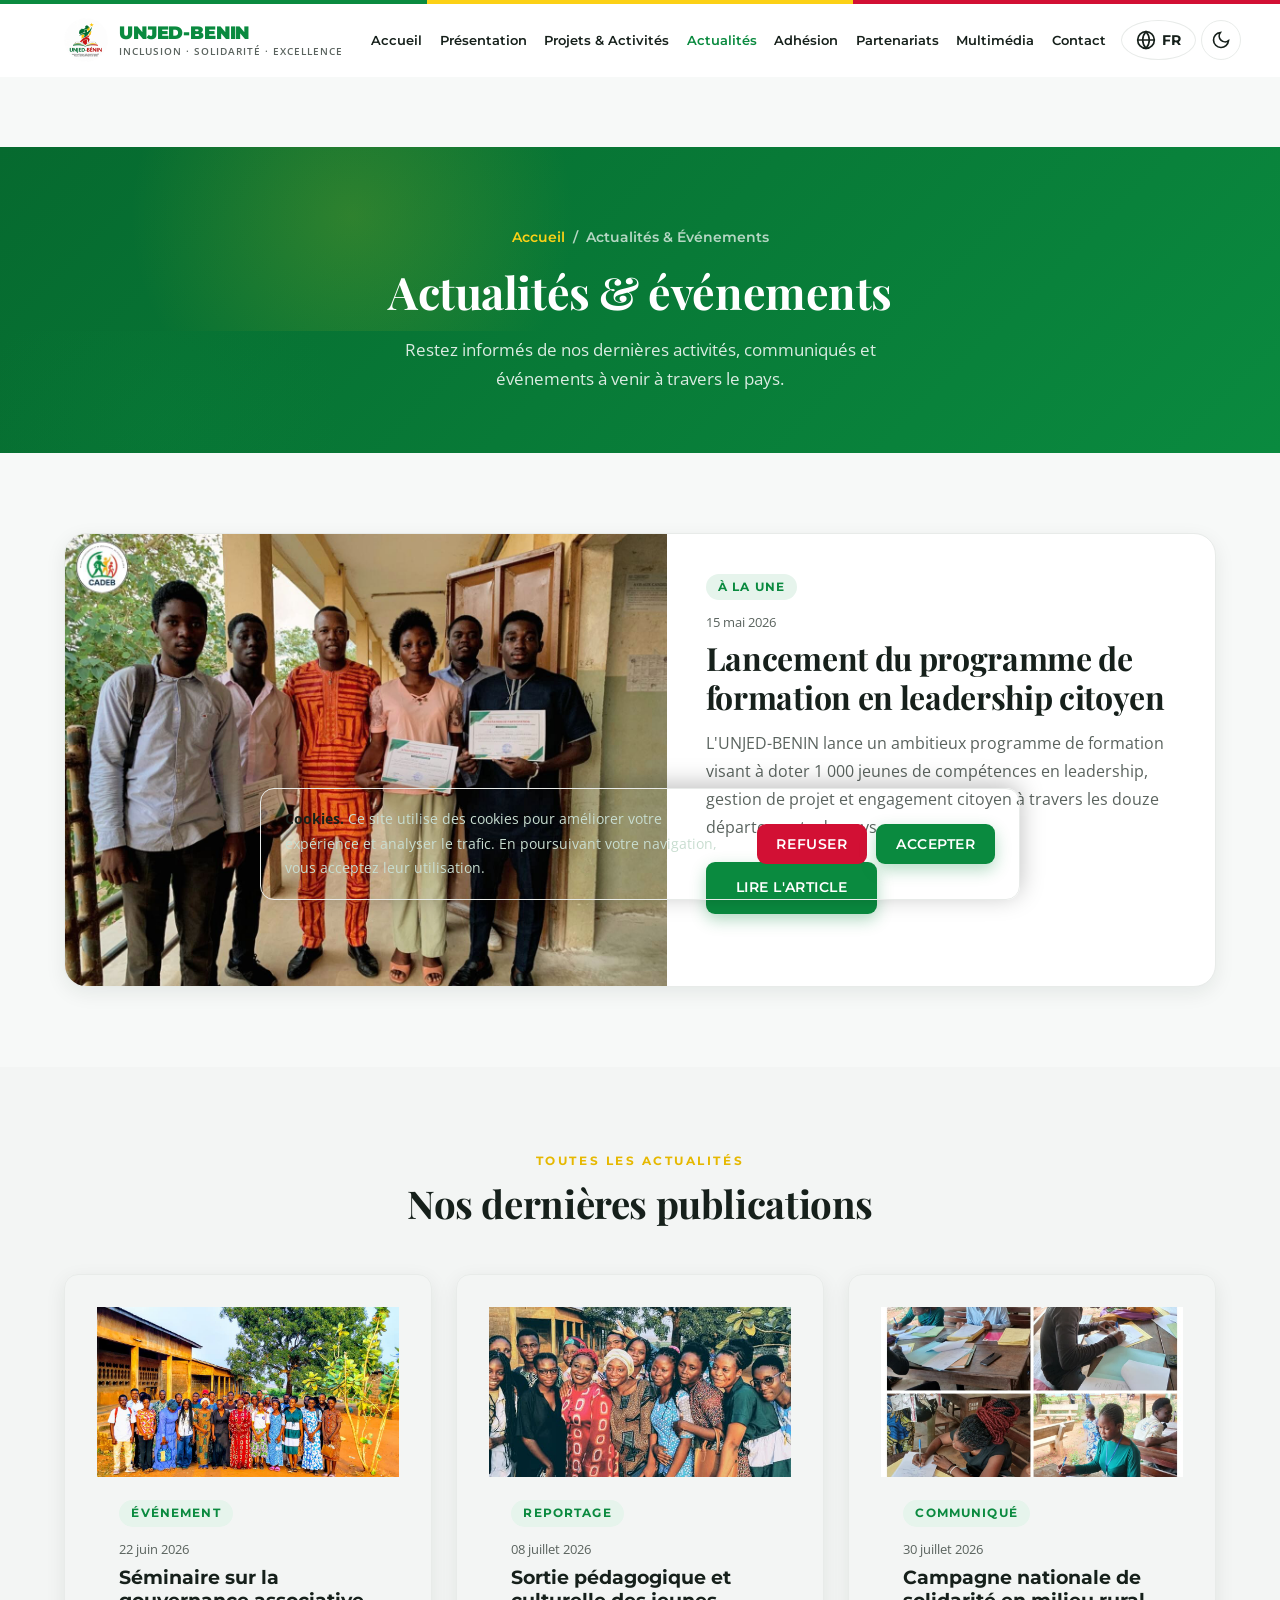
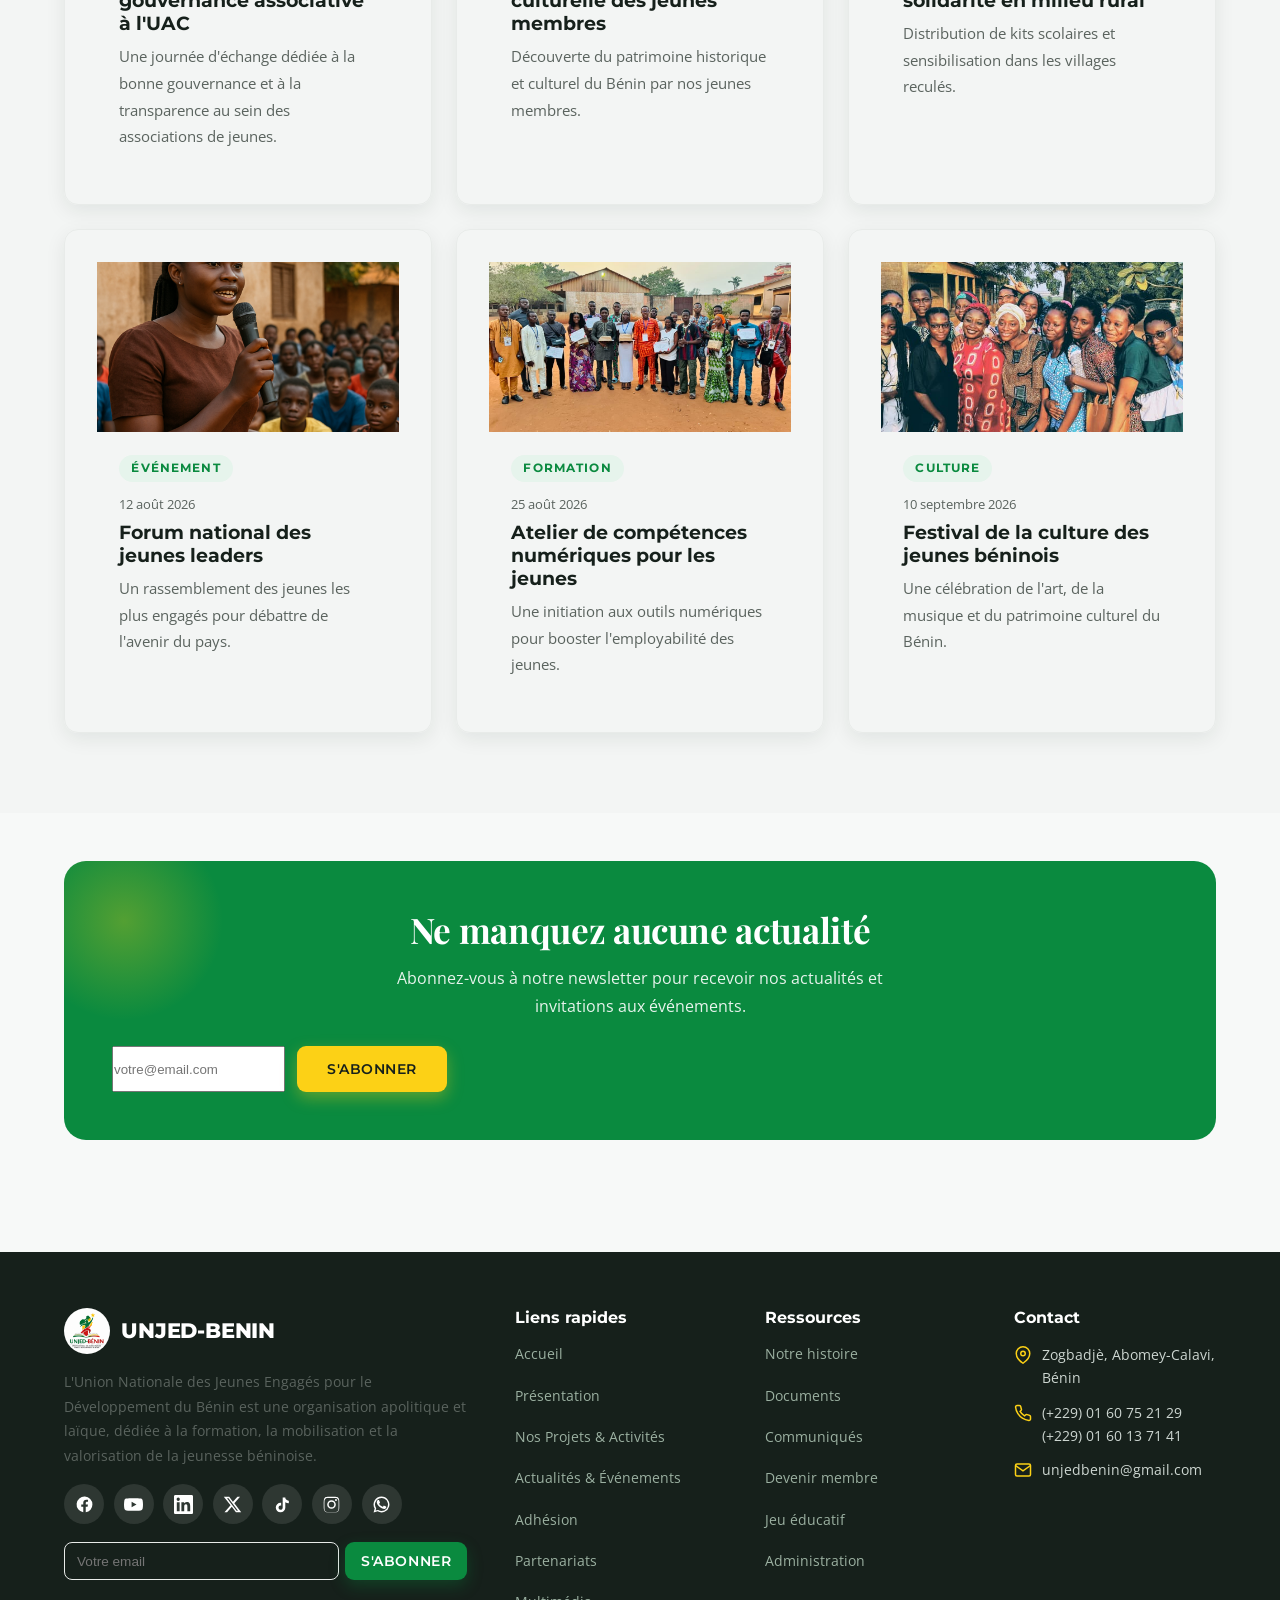
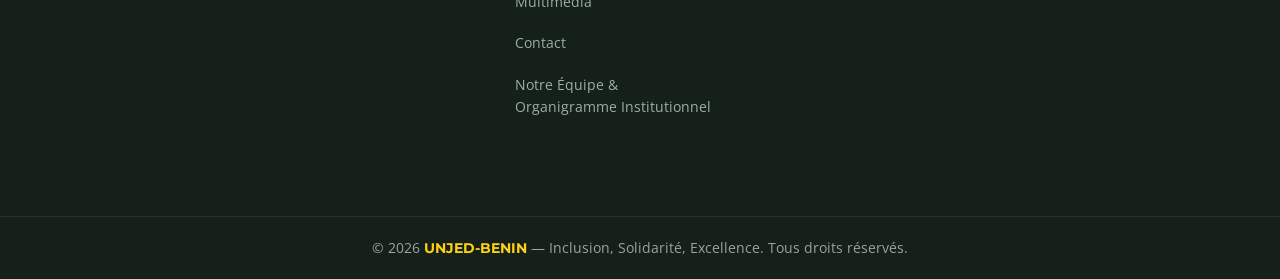
==== actualites.html @ 779fbebb "commit" ====
<!DOCTYPE html>
<html lang="fr">
<head>
  <meta charset="UTF-8" />
  <meta name="viewport" content="width=device-width, initial-scale=1.0" />
  <meta name="theme-color" content="#0a8a3f" />
  <title>Actualités &amp; Événements — UNJED-BENIN</title>
  <meta name="description" content="Suivez les actualités, communiqués et événements de l'UNJED-BENIN à travers le Bénin." />
  <link rel="icon" href="public/images/logo.jpeg" />
  <link rel="stylesheet" href="styles.css" />
</head>
<body>
  <div data-header></div>

  <main>
    <section class="page-hero">
      <div class="container">
        <div class="breadcrumb"><a href="index.html" data-en="Home">Accueil</a> / <span data-en="News &amp; Events">Actualités &amp; Événements</span></div>
        <h1 data-en="News &amp; events">Actualités &amp; événements</h1>
        <p data-en="Stay informed of our latest activities, press releases and upcoming events across the country.">Restez informés de nos dernières activités, communiqués et événements à venir à travers le pays.</p>
      </div>
    </section>

    <!-- ARTICLE A LA UNE -->
    <section class="section">
      <div class="container">
        <article class="feature-news reveal">
          <div class="feature-news-img"><img src="public/images/formation-real-1.jpg" alt="Lancement du programme de formation en leadership citoyen" /></div>
          <div class="feature-news-body">
            <span class="news-tag" data-en="Featured">À la une</span>
            <div class="news-date">15 <span data-en="May">mai</span> 2026</div>
            <h2 data-en="Launch of the citizen leadership training program">Lancement du programme de formation en leadership citoyen</h2>
            <p data-en="UNJED-BENIN launches an ambitious training program aimed at equipping 1,000 young people with leadership, project management and civic engagement skills across the twelve departments of the country.">L'UNJED-BENIN lance un ambitieux programme de formation visant à doter 1 000 jeunes de compétences en leadership, gestion de projet et engagement citoyen à travers les douze départements du pays.</p>
            <a href="#" class="btn btn-green" data-en="Read the article">Lire l'article</a>
          </div>
        </article>
      </div>
    </section>

    <!-- LISTE ACTUALITES -->
    <section class="section" style="background: var(--surface-2);">
      <div class="container">
        <div class="section-head reveal">
          <span class="eyebrow" data-en="All news">Toutes les actualités</span>
          <h2 data-en="Our latest publications">Nos dernières publications</h2>
        </div>
        <div class="grid grid-3">
          <article class="card news-card reveal">
            <div class="news-img"><img src="public/images/assemblee-real-1.jpg" alt="Séminaire de gouvernance associative" /></div>
            <div class="news-body">
              <span class="news-tag" data-en="Event">Événement</span>
              <div class="news-date">22 <span data-en="June">juin</span> 2026</div>
              <h3 data-en="Seminar on associative governance at UAC">Séminaire sur la gouvernance associative à l'UAC</h3>
              <p data-en="A day of exchange dedicated to good governance and transparency within youth associations.">Une journée d'échange dédiée à la bonne gouvernance et à la transparence au sein des associations de jeunes.</p>
            </div>
          </article>
          <article class="card news-card reveal">
            <div class="news-img"><img src="public/images/culture.jpeg" alt="Sortie pédagogique et culturelle" /></div>
            <div class="news-body">
              <span class="news-tag" data-en="Report">Reportage</span>
              <div class="news-date">08 <span data-en="July">juillet</span> 2026</div>
              <h3 data-en="Educational and cultural outing for young members">Sortie pédagogique et culturelle des jeunes membres</h3>
              <p data-en="Discovery of the historical and cultural heritage of Benin by our young members.">Découverte du patrimoine historique et culturel du Bénin par nos jeunes membres.</p>
            </div>
          </article>
          <article class="card news-card reveal">
            <div class="news-img"><img src="public/images/solidarite.jpeg" alt="Campagne de solidarité" /></div>
            <div class="news-body">
              <span class="news-tag" data-en="Press release">Communiqué</span>
              <div class="news-date">30 <span data-en="July">juillet</span> 2026</div>
              <h3 data-en="National solidarity campaign in rural areas">Campagne nationale de solidarité en milieu rural</h3>
              <p data-en="Distribution of school kits and awareness-raising in remote villages.">Distribution de kits scolaires et sensibilisation dans les villages reculés.</p>
            </div>
          </article>
          <article class="card news-card reveal">
            <div class="news-img"><img src="public/images/leadership.png" alt="Forum des jeunes leaders" /></div>
            <div class="news-body">
              <span class="news-tag" data-en="Event">Événement</span>
              <div class="news-date">12 <span data-en="August">août</span> 2026</div>
              <h3 data-en="National forum of young leaders">Forum national des jeunes leaders</h3>
              <p data-en="A gathering of the most committed young people to debate the future of the country.">Un rassemblement des jeunes les plus engagés pour débattre de l'avenir du pays.</p>
            </div>
          </article>
          <article class="card news-card reveal">
            <div class="news-img"><img src="public/images/formation-real-2.jpg" alt="Atelier numérique" /></div>
            <div class="news-body">
              <span class="news-tag" data-en="Training">Formation</span>
              <div class="news-date">25 <span data-en="August">août</span> 2026</div>
              <h3 data-en="Digital skills workshop for young people">Atelier de compétences numériques pour les jeunes</h3>
              <p data-en="An introduction to digital tools to boost the employability of young people.">Une initiation aux outils numériques pour booster l'employabilité des jeunes.</p>
            </div>
          </article>
          <article class="card news-card reveal">
            <div class="news-img"><img src="public/images/culture.jpeg" alt="Festival culturel" /></div>
            <div class="news-body">
              <span class="news-tag" data-en="Culture">Culture</span>
              <div class="news-date">10 <span data-en="September">septembre</span> 2026</div>
              <h3 data-en="Festival of Beninese youth culture">Festival de la culture des jeunes béninois</h3>
              <p data-en="A celebration of art, music and the cultural heritage of Benin.">Une célébration de l'art, de la musique et du patrimoine culturel du Bénin.</p>
            </div>
          </article>
        </div>
      </div>
    </section>

    <!-- NEWSLETTER -->
    <section class="section-tight">
      <div class="container">
        <div class="cta-band reveal">
          <h2 data-en="Don't miss any news">Ne manquez aucune actualité</h2>
          <p data-en="Subscribe to our newsletter to receive our news and event invitations.">Abonnez-vous à notre newsletter pour recevoir nos actualités et invitations aux événements.</p>
          <form data-web3form="ff1e33f2-ea1e-483a-9256-ff4f7bd5187b" style="display:flex;gap:12px;flex-wrap:wrap;justify-content:center;">
          <input type="hidden" name="subject" value="Nouvel abonné newsletter UNJED-BÉNIN" />
          <input type="hidden" name="from_name" value="Newsletter UNJED" />
          <input type="email" name="email" placeholder="votre@email.com"
           required class="newsletter-input" />
          <button type="submit" class="btn btn-yellow" data-label="S'abonner">S'abonner</button>
          <p class="form-message" style="width:100%;text-align:center;margin-top:8px;"></p>
          </form>
          <p class="form-success" id="newsletter-success" hidden data-en="Thank you for subscribing!">Merci pour votre abonnement !</p>
        </div>
      </div>
    </section>
  </main>

  <div data-footer></div>
  <script src="components.js"></script>
  <script src="script.js"></script>
</body>
</html>
---- styles.css ----
/* ========================================
   UNJED-BENIN - Design System
   Couleurs du drapeau beninois : vert, jaune, rouge + blanc
   ======================================== */

/* ---------- Fonts ---------- */
@import url('https://fonts.googleapis.com/css2?family=Montserrat:wght@500;600;700;800;900&family=Open+Sans:wght@400;500;600;700&family=Playfair+Display:ital,wght@0,600;0,700;1,600&display=swap');

/* ---------- Tokens ---------- */
:root {
  /* Couleurs officielles */
  --green: #0a8a3f;
  --green-dark: #066a2f;
  --green-light: #e6f4ec;
  --yellow: #fcd116;
  --yellow-dark: #e6b800;
  --red: #d21034;
  --red-dark: #a50d29;
  --red-light: #fae8eb;

  /* Neutres */
  --white: #ffffff;
  --off-white: #f7f9f8;
  --gray-50: #f3f5f4;
  --gray-100: #e8ebe9;
  --gray-200: #d4dad7;
  --gray-400: #8b9590;
  --gray-600: #5a635e;
  --gray-800: #2b302d;
  --ink: #16201b;

  /* Roles semantiques (mode clair) */
  --bg: var(--off-white);
  --surface: var(--white);
  --surface-2: var(--gray-50);
  --text: var(--ink);
  --text-muted: var(--gray-600);
  --border: var(--gray-100);
  --header-bg: rgba(255, 255, 255, 0.92);

  --radius: 14px;
  --radius-sm: 9px;
  --radius-lg: 22px;
  --shadow-sm: 0 1px 3px rgba(16, 32, 22, 0.06), 0 1px 2px rgba(16, 32, 22, 0.04);
  --shadow: 0 6px 20px rgba(16, 32, 22, 0.08);
  --shadow-lg: 0 18px 50px rgba(16, 32, 22, 0.14);
  --container: 1180px;
  --header-h: 72px;

  --font-head: 'Montserrat', system-ui, sans-serif;
  --font-body: 'Open Sans', system-ui, sans-serif;
  --font-serif: 'Playfair Display', Georgia, serif;

  --ease: cubic-bezier(0.22, 0.61, 0.36, 1);
  --transition: 0.35s var(--ease);
}

/* ---------- Mode sombre ---------- */
html[data-theme="dark"] {
  --bg: #0f1512;
  --surface: #161e1a;
  --surface-2: #1d2723;
  --text: #eef2f0;
  --text-muted: #a3aea8;
  --border: #26312b;
  --header-bg: rgba(15, 21, 18, 0.92);
  --green-light: #11261a;
  --red-light: #2a1216;
  --shadow-sm: 0 1px 3px rgba(0, 0, 0, 0.4);
  --shadow: 0 6px 20px rgba(0, 0, 0, 0.45);
  --shadow-lg: 0 18px 50px rgba(0, 0, 0, 0.55);
}

/* ---------- Reset ---------- */
*, *::before, *::after { box-sizing: border-box; margin: 0; padding: 0; }

html { scroll-behavior: smooth; }

body {
  font-family: var(--font-body);
  background: var(--bg);
  color: var(--text);
  line-height: 1.6;
  -webkit-font-smoothing: antialiased;
  transition: background 0.3s ease, color 0.3s ease;
}

img { max-width: 100%; display: block; }
a { color: inherit; text-decoration: none; }
ul { list-style: none; }

h1, h2, h3, h4, h5 {
  font-family: var(--font-head);
  line-height: 1.2;
  color: var(--text);
  font-weight: 800;
}

/* ---------- Layout utils ---------- */
.container {
  width: 100%;
  max-width: var(--container);
  margin: 0 auto;
  padding: 0 1.25rem;
}

.section { padding: 4.5rem 0; }
.section-tight { padding: 3rem 0; }

.section-head {
  text-align: center;
  max-width: 640px;
  margin: 0 auto 3rem;
}
.section-head .eyebrow {
  display: inline-block;
  font-family: var(--font-head);
  font-weight: 700;
  font-size: 0.78rem;
  letter-spacing: 0.12em;
  text-transform: uppercase;
  color: var(--green);
  margin-bottom: 0.6rem;
}
.section-head h2 {
  font-size: clamp(1.7rem, 3.5vw, 2.4rem);
  text-wrap: balance;
}
.section-head p {
  margin-top: 0.85rem;
  color: var(--text-muted);
  text-wrap: pretty;
}

.text-green { color: var(--green); }
.text-red { color: var(--red); }

/* ---------- Buttons ---------- */
.btn {
  display: inline-flex;
  align-items: center;
  gap: 0.5rem;
  font-family: var(--font-head);
  font-weight: 700;
  font-size: 0.95rem;
  padding: 0.8rem 1.5rem;
  border-radius: 999px;
  border: 2px solid transparent;
  cursor: pointer;
  transition: transform 0.15s ease, box-shadow 0.2s ease, background 0.2s ease;
}
.btn:hover { transform: translateY(-2px); }
.btn svg { width: 18px; height: 18px; }

.btn-yellow {
  background: var(--yellow);
  color: var(--ink);
  box-shadow: 0 6px 16px rgba(252, 209, 22, 0.35);
}
.btn-yellow:hover { background: var(--yellow-dark); }

.btn-green {
  background: var(--green);
  color: var(--white);
  box-shadow: 0 6px 16px rgba(10, 138, 63, 0.3);
}
.btn-green:hover { background: var(--green-dark); }

.btn-red {
  background: var(--red);
  color: var(--white);
}
.btn-red:hover { background: var(--red-dark); }

.btn-outline {
  background: transparent;
  border-color: var(--border);
  color: var(--text);
}
.btn-outline:hover { border-color: var(--green); color: var(--green); }

.btn-ghost-light {
  background: rgba(255,255,255,0.14);
  color: var(--white);
  border-color: rgba(255,255,255,0.4);
}
.btn-ghost-light:hover { background: rgba(255,255,255,0.24); }

/* ========================================
   HEADER
   ======================================== */
.site-header {
  position: sticky;
  top: 0;
  z-index: 100;
  background: var(--header-bg);
  backdrop-filter: blur(12px);
  border-bottom: 1px solid var(--border);
}
/* Bande tricolore */
.flag-strip { height: 4px; display: flex; }
.flag-strip span { flex: 1; }
.flag-strip .s-green { background: var(--green); }
.flag-strip .s-yellow { background: var(--yellow); }
.flag-strip .s-red { background: var(--red); }

.header-inner {
  height: var(--header-h);
  display: flex;
  align-items: center;
  justify-content: space-between;
  gap: 1rem;
}

.brand { display: flex; align-items: center; gap: 0.7rem; margin-right: 2rem; flex-shrink: 0; }
.brand img { width: 44px; height: 44px; border-radius: 50%; object-fit: cover; }
.brand-text { display: flex; flex-direction: column; line-height: 1.2; }
.brand-name { font-family: var(--font-head); font-weight: 900; font-size: 1.15rem; color: var(--green); letter-spacing: -0.01em; }
.brand-tagline { font-size: 0.62rem; letter-spacing: 0.1em; text-transform: uppercase; color: var(--text-muted); font-weight: 600; white-space: nowrap; margin-top: 2px; }
@media (max-width: 1080px) { .brand-tagline { display: none; } }

.main-nav { display: flex; align-items: center; gap: 0.3rem; }
.main-nav a {
  font-family: var(--font-head);
  font-weight: 600;
  font-size: 0.9rem;
  padding: 0.5rem 0.8rem;
  border-radius: var(--radius-sm);
  color: var(--text);
  transition: background 0.15s, color 0.15s;
  white-space: nowrap;
}
.main-nav a:hover { background: var(--green-light); color: var(--green); }
.main-nav a.active { color: var(--green); }

.header-actions { display: flex; align-items: center; gap: 0.5rem; }

/* ---------- Nav desktop "moyen" (laptops 941-1600px) : resserrer pour ne pas déborder ---------- */
@media (min-width: 941px) and (max-width: 1600px) {
  .header-inner { gap: 0.4rem; }
  .brand { margin-right: 0.8rem; }
  .main-nav { gap: 0; }
  .main-nav a { padding: 0.5rem 0.55rem; font-size: 0.82rem; }
  .header-actions { gap: 0.3rem; }
}
@media (min-width: 941px) and (max-width: 1240px) {
  .brand-tagline { display: none; }
  .brand { margin-right: 0.5rem; gap: 0.5rem; }
  .brand img { width: 38px; height: 38px; }
  .main-nav a { padding: 0.5rem 0.4rem; font-size: 0.76rem; }
  .lang-btn { padding: 0 0.5rem; font-size: 0.78rem; }
}

.icon-btn {
  width: 40px;
  height: 40px;
  display: inline-flex;
  align-items: center;
  justify-content: center;
  border-radius: 50%;
  border: 1px solid var(--border);
  background: var(--surface);
  color: var(--text);
  cursor: pointer;
  transition: background 0.15s, color 0.15s, border-color 0.15s;
}
.icon-btn:hover { border-color: var(--green); color: var(--green); }
.icon-btn svg { width: 20px; height: 20px; }

.lang-btn {
  width: auto;
  padding: 0 0.85rem;
  gap: 0.4rem;
  font-family: var(--font-head);
  font-weight: 700;
  font-size: 0.85rem;
}

.theme-icon-sun { display: none; }
html[data-theme="dark"] .theme-icon-sun { display: block; }
html[data-theme="dark"] .theme-icon-moon { display: none; }

.menu-toggle { display: none; }

/* ---------- Mobile nav ---------- */
@media (max-width: 940px) {
  .main-nav {
    position: fixed;
    inset: 0 0 0 auto;
    width: min(320px, 82vw);
    flex-direction: column;
    align-items: stretch;
    gap: 0.2rem;
    background: var(--surface);
    padding: calc(var(--header-h) + 1.5rem) 1.25rem 2rem;
    box-shadow: var(--shadow-lg);
    transform: translateX(100%);
    transition: transform 0.3s ease;
    overflow-y: auto;
  }
  .main-nav.open { transform: translateX(0); }
  .main-nav a { padding: 0.9rem 1rem; font-size: 1rem; }
  .menu-toggle { display: inline-flex; }
}

@media (max-width: 560px) {
  .header-inner { gap: 0.4rem; }
  .brand { margin-right: 0.5rem; gap: 0.5rem; }
  .brand img { width: 36px; height: 36px; }
  .brand-name { font-size: 0.95rem; }
  .header-actions { gap: 0.3rem; }
  .icon-btn { width: 36px; height: 36px; }
  .icon-btn svg { width: 17px; height: 17px; }
  .lang-btn { padding: 0 0.5rem; font-size: 0.75rem; }
}

@media (max-width: 360px) {
  .header-inner { padding: 0 12px; }
  .lang-current { display: none; }
  .lang-btn { width: 36px; padding: 0; justify-content: center; }
}

/* ========================================
   HERO
   ======================================== */
.hero {
  position: relative;
  color: var(--white);
  overflow: hidden;
}
.hero-bg {
  position: absolute;
  inset: 0;
  z-index: 0;
}
.hero-bg img { width: 100%; height: 100%; object-fit: cover; }
.hero-bg::after {
  content: "";
  position: absolute;
  inset: 0;
  background: linear-gradient(110deg, rgba(6,70,33,0.92) 0%, rgba(10,138,63,0.78) 45%, rgba(16,32,22,0.55) 100%);
}
.hero-inner {
  position: relative;
  z-index: 1;
  padding: clamp(3.5rem, 8vw, 6.5rem) 0;
  max-width: 720px;
}
.hero .badge {
  display: inline-flex;
  align-items: center;
  gap: 0.5rem;
  background: rgba(255,255,255,0.16);
  border: 1px solid rgba(255,255,255,0.3);
  padding: 0.4rem 0.9rem;
  border-radius: 999px;
  font-family: var(--font-head);
  font-weight: 700;
  font-size: 0.74rem;
  letter-spacing: 0.1em;
  text-transform: uppercase;
  margin-bottom: 1.3rem;
}
.hero h1 {
  color: var(--white);
  font-size: clamp(2.1rem, 5.5vw, 3.6rem);
  font-weight: 900;
  text-wrap: balance;
}
.hero h1 .accent { color: var(--yellow); }
.hero p.lead {
  margin-top: 1.1rem;
  font-size: clamp(1rem, 2vw, 1.2rem);
  color: rgba(255,255,255,0.92);
  max-width: 560px;
  text-wrap: pretty;
}
.hero-actions { margin-top: 2rem; display: flex; flex-wrap: wrap; gap: 0.9rem; }
.hero-slides { position: relative; width: 100%; height: 100%; }
.hero-slide {
  position: absolute;
  inset: 0;
  background-size: cover;
  background-position: center;
  opacity: 0;
  transition: opacity 1s ease;
}
.hero-slide.active { opacity: 1; }
.hero-slide::after {
  content: '';
  position: absolute;
  inset: 0;
  background: linear-gradient(135deg, rgba(15,31,20,0.72) 0%, rgba(27,122,62,0.40) 100%);
}

/* ========================================
   CARDS / GRID
   ======================================== */
.grid { display: grid; gap: 1.5rem; }
.grid-2 { grid-template-columns: repeat(2, 1fr); }
.grid-3 { grid-template-columns: repeat(3, 1fr); }
.grid-4 { grid-template-columns: repeat(4, 1fr); }

@media (max-width: 900px) {
  .grid-3, .grid-4 { grid-template-columns: repeat(2, 1fr); }
}
@media (max-width: 600px) {
  .grid-2, .grid-3, .grid-4 { grid-template-columns: 1fr; }
}

.card {
  background: var(--surface);
  border: 1px solid var(--border);
  border-radius: var(--radius);
  padding: 1.6rem;
  box-shadow: var(--shadow-sm);
  transition: transform 0.18s ease, box-shadow 0.2s ease;
}
.card:hover { transform: translateY(-4px); box-shadow: var(--shadow); }
.card h3 { font-size: 1.2rem; margin-bottom: 0.5rem; }
.card p { color: var(--text-muted); font-size: 0.95rem; }

.card-icon {
  width: 52px;
  height: 52px;
  border-radius: var(--radius-sm);
  display: inline-flex;
  align-items: center;
  justify-content: center;
  margin-bottom: 1rem;
}
.card-icon svg { width: 26px; height: 26px; }
.icon-green { background: var(--green-light); color: var(--green); }
.icon-yellow { background: rgba(252,209,22,0.18); color: var(--yellow-dark); }
.icon-red { background: var(--red-light); color: var(--red); }

.card-link {
  display: inline-flex;
  align-items: center;
  gap: 0.4rem;
  margin-top: 1rem;
  font-family: var(--font-head);
  font-weight: 700;
  font-size: 0.9rem;
  color: var(--green);
}
.card-link:hover { gap: 0.7rem; }

/* Quick links (accueil) avec image */
.quicklink {
  position: relative;
  border-radius: var(--radius);
  overflow: hidden;
  min-height: 240px;
  display: flex;
  align-items: flex-end;
  color: var(--white);
  box-shadow: var(--shadow);
}
.quicklink img { position: absolute; inset: 0; width: 100%; height: 100%; object-fit: cover; z-index: 0; transition: transform 0.4s ease; }
.quicklink::after { content:""; position:absolute; inset:0; background: linear-gradient(to top, rgba(6,70,33,0.92), rgba(6,70,33,0.15)); z-index: 1; }
.quicklink:hover img { transform: scale(1.06); }
.quicklink-body { position: relative; z-index: 2; padding: 1.5rem; }
.quicklink-body h3 { color: var(--white); font-size: 1.25rem; }
.quicklink-body p { color: rgba(255,255,255,0.9); font-size: 0.92rem; margin: 0.4rem 0 0.9rem; }

/* ========================================
   PAGE HEADER (sous-pages)
   ======================================== */
.page-hero {
  position: relative;
  background: var(--green-dark);
  color: var(--white);
  padding: clamp(2.5rem, 6vw, 4rem) 0;
  overflow: hidden;
}
.page-hero::before {
  content: "";
  position: absolute;
  top: -60px; right: -60px;
  width: 280px; height: 280px;
  background: radial-gradient(circle, rgba(252,209,22,0.25), transparent 70%);
}
.page-hero .container { position: relative; z-index: 1; }
.breadcrumb { font-size: 0.85rem; color: rgba(255,255,255,0.8); margin-bottom: 0.6rem; font-family: var(--font-head); font-weight: 600; }
.breadcrumb a:hover { color: var(--yellow); }
.page-hero h1 { color: var(--white); font-size: clamp(1.9rem, 4.5vw, 2.8rem); }
.page-hero p { margin-top: 0.7rem; max-width: 620px; color: rgba(255,255,255,0.9); }

/* ========================================
   PRESIDENT / TEXTE BLOCK
   ======================================== */
.split {
  display: grid;
  grid-template-columns: 1fr 1.4fr;
  gap: 2.5rem;
  align-items: center;
}
.split.reverse { grid-template-columns: 1.4fr 1fr; }
@media (max-width: 820px) { .split, .split.reverse { grid-template-columns: 1fr; } }

.split-img { border-radius: var(--radius-lg); overflow: hidden; box-shadow: var(--shadow); }
.split-img img { width: 100%; height: 100%; object-fit: cover; }

.quote-card {
  background: var(--green-light);
  border-left: 4px solid var(--green);
  border-radius: var(--radius);
  padding: 1.5rem 1.7rem;
  margin-top: 1.2rem;
}
.quote-card p { font-style: italic; font-size: 1.05rem; color: var(--text); }
.quote-card .sign { font-family: var(--font-head); font-weight: 700; font-style: normal; color: var(--green); margin-top: 0.7rem; display: block; }

/* Liste a puces stylee */
.feature-list { margin-top: 1rem; }
.feature-list li {
  display: flex;
  gap: 0.7rem;
  align-items: flex-start;
  margin-bottom: 0.7rem;
  color: var(--text-muted);
}
.feature-list li svg { flex-shrink: 0; width: 20px; height: 20px; color: var(--green); margin-top: 3px; }

.prose p { margin-bottom: 1rem; color: var(--text-muted); }
.prose h3 { margin: 1.5rem 0 0.6rem; }

/* ========================================
   VALEURS / STATS
   ======================================== */
.value-card { text-align: center; }
.value-card .num { font-family: var(--font-head); font-weight: 900; font-size: 2.2rem; color: var(--green); }

/* ========================================
   ORGANIGRAMME
   ======================================== */
.org-level { display: flex; flex-direction: column; align-items: center; gap: 0; }
.org-box {
  background: var(--surface);
  border: 2px solid var(--green);
  border-radius: var(--radius-sm);
  padding: 0.9rem 1.4rem;
  text-align: center;
  font-family: var(--font-head);
  font-weight: 700;
  color: var(--text);
  box-shadow: var(--shadow-sm);
  min-width: 200px;
}
.org-box.top { background: var(--green); color: var(--white); border-color: var(--green); }
.org-box.red { border-color: var(--red); }
.org-box.yellow { border-color: var(--yellow-dark); }
.org-connector { width: 2px; height: 28px; background: var(--border); }
.org-row { display: flex; flex-wrap: wrap; gap: 1rem; justify-content: center; }
.org-box small { display: block; font-family: var(--font-body); font-weight: 400; font-size: 0.78rem; color: var(--text-muted); margin-top: 0.2rem; }

/* ========================================
   GALERIE
   ======================================== */
.gallery { display: grid; grid-template-columns: repeat(3, 1fr); gap: 1rem; }
@media (max-width: 700px) { .gallery { grid-template-columns: repeat(2, 1fr); } }
.gallery figure {
  position: relative;
  border-radius: var(--radius);
  overflow: hidden;
  aspect-ratio: 4/3;
  cursor: pointer;
}
.gallery img { width: 100%; height: 100%; object-fit: cover; transition: transform 0.4s ease; }
.gallery figure:hover img { transform: scale(1.08); }
.gallery figcaption {
  position: absolute;
  inset: auto 0 0 0;
  background: linear-gradient(to top, rgba(6,70,33,0.9), transparent);
  color: var(--white);
  padding: 1.5rem 1rem 0.8rem;
  font-family: var(--font-head);
  font-weight: 600;
  font-size: 0.9rem;
}

/* ========================================
   NEWS / TIMELINE
   ======================================== */
.news-card { display: flex; flex-direction: column; overflow: hidden; padding: 0; }
.news-card .news-img { aspect-ratio: 16/9; overflow: hidden; }
.news-card .news-img img { width: 100%; height: 100%; object-fit: cover; transition: transform 0.4s; }
.news-card:hover .news-img img { transform: scale(1.06); }
.news-card .news-body { padding: 1.4rem; }
.news-tag {
  display: inline-block;
  font-family: var(--font-head);
  font-weight: 700;
  font-size: 0.72rem;
  text-transform: uppercase;
  letter-spacing: 0.05em;
  color: var(--red);
  margin-bottom: 0.5rem;
}
.news-date { font-size: 0.82rem; color: var(--text-muted); margin-bottom: 0.4rem; }

.agenda-item {
  display: flex;
  gap: 1.2rem;
  padding: 1.2rem 0;
  border-bottom: 1px solid var(--border);
  align-items: center;
}
.agenda-date {
  flex-shrink: 0;
  width: 76px;
  text-align: center;
  background: var(--green-light);
  border-radius: var(--radius-sm);
  padding: 0.6rem;
}
.agenda-date .d { font-family: var(--font-head); font-weight: 900; font-size: 1.4rem; color: var(--green); line-height: 1; }
.agenda-date .m { font-size: 0.72rem; text-transform: uppercase; color: var(--text-muted); font-weight: 600; }

/* ========================================
   FORMS
   ======================================== */
.form-card {
  background: var(--surface);
  border: 1px solid var(--border);
  border-radius: var(--radius-lg);
  padding: 2rem;
  box-shadow: var(--shadow);
}
.form-grid { display: grid; grid-template-columns: 1fr 1fr; gap: 1.1rem; }
@media (max-width: 640px) { .form-grid { grid-template-columns: 1fr; } }
.field { display: flex; flex-direction: column; gap: 0.4rem; }
.field.full { grid-column: 1 / -1; }
.field label { font-family: var(--font-head); font-weight: 600; font-size: 0.88rem; }
.field input, .field select, .field textarea {
  font-family: var(--font-body);
  font-size: 0.95rem;
  padding: 0.75rem 0.9rem;
  border: 1px solid var(--border);
  border-radius: var(--radius-sm);
  background: var(--bg);
  color: var(--text);
  transition: border-color 0.15s, box-shadow 0.15s;
}
.field input:focus, .field select:focus, .field textarea:focus {
  outline: none;
  border-color: var(--green);
  box-shadow: 0 0 0 3px rgba(10,138,63,0.15);
}
.field textarea { resize: vertical; min-height: 120px; }
.form-note { font-size: 0.85rem; color: var(--text-muted); margin-top: 0.3rem; }
.form-success {
  display: none;
  background: var(--green-light);
  color: var(--green-dark);
  border: 1px solid var(--green);
  border-radius: var(--radius-sm);
  padding: 0.9rem 1.1rem;
  margin-bottom: 1.2rem;
  font-weight: 600;
}
.form-success.show { display: block; }

/* ========================================
   CONTACT INFO
   ======================================== */
.contact-item { display: flex; gap: 1rem; margin-bottom: 1.4rem; align-items: flex-start; }
.contact-item .ci-icon {
  flex-shrink: 0;
  width: 46px; height: 46px;
  border-radius: var(--radius-sm);
  background: var(--green-light);
  color: var(--green);
  display: inline-flex; align-items: center; justify-content: center;
}
.contact-item .ci-icon svg { width: 22px; height: 22px; }
.contact-item h4 { font-size: 1rem; font-family: var(--font-head); }
.contact-item p, .contact-item a { color: var(--text-muted); font-size: 0.93rem; }
.contact-item a:hover { color: var(--green); }

/* ========================================
   CTA BAND
   ======================================== */
.cta-band {
  background: var(--green);
  color: var(--white);
  border-radius: var(--radius-lg);
  padding: clamp(2rem, 5vw, 3rem);
  text-align: center;
  position: relative;
  overflow: hidden;
}
.cta-band::before {
  content:""; position:absolute; top:-40px; left:-40px; width:200px; height:200px;
  background: radial-gradient(circle, rgba(252,209,22,0.3), transparent 70%);
}
.cta-band h2 { color: var(--white); font-size: clamp(1.5rem, 3.5vw, 2.2rem); position: relative; }
.cta-band p { color: rgba(255,255,255,0.9); margin: 0.8rem auto 1.6rem; max-width: 540px; position: relative; }
.cta-band .hero-actions { justify-content: center; position: relative; }

/* ========================================
   FOOTER
   ======================================== */
.site-footer {
  background: var(--ink);
  color: #cdd6d1;
  padding: 3.5rem 0 0;
  margin-top: 4rem;
}
html[data-theme="dark"] .site-footer { background: #0a0e0c; }
.footer-grid {
  display: grid;
  grid-template-columns: 1.4fr 1fr 1fr 1.2fr;
  gap: 2rem;
  padding-bottom: 2.5rem;
}
@media (max-width: 860px) { .footer-grid { grid-template-columns: 1fr 1fr; } }
@media (max-width: 520px) { .footer-grid { grid-template-columns: 1fr; } }
.footer-brand { display: flex; align-items: center; gap: 0.7rem; margin-bottom: 1rem; }
.footer-brand img { width: 46px; height: 46px; border-radius: 50%; }
.footer-brand .brand-name { color: var(--white); }
.site-footer h4 { color: var(--white); font-size: 1rem; margin-bottom: 1rem; }
.site-footer p { font-size: 0.9rem; line-height: 1.7; }
.footer-links li { margin-bottom: 0.55rem; }
.footer-links a { font-size: 0.9rem; color: #cdd6d1; transition: color 0.15s; }
.footer-links a:hover { color: var(--yellow); }
.footer-contact li { display: flex; gap: 0.6rem; margin-bottom: 0.7rem; font-size: 0.9rem; align-items: flex-start; }
.footer-contact svg { width: 18px; height: 18px; flex-shrink: 0; color: var(--yellow); margin-top: 3px; }

.socials { display: flex; gap: 0.6rem; margin-top: 1rem; flex-wrap: wrap; }
.socials a {
  width: 40px; height: 40px;
  border-radius: 50%;
  background: rgba(255,255,255,0.1);
  display: inline-flex; align-items: center; justify-content: center;
  transition: background 0.18s, transform 0.18s;
}
.socials a:hover { background: var(--green); transform: translateY(-3px); }
.socials svg { width: 19px; height: 19px; color: var(--white); }

.footer-bottom {
  border-top: 1px solid rgba(255,255,255,0.12);
  padding: 1.3rem 0;
  text-align: center;
  font-size: 0.85rem;
  color: #9aa49e;
}
.footer-bottom strong { color: var(--yellow); font-family: var(--font-head); }

/* ========================================
   COOKIE BANNER
   ======================================== */
.cookie-banner {
  position: fixed;
  left: 1rem; right: 1rem; bottom: 1rem;
  z-index: 200;
  background: var(--surface);
  border: 1px solid var(--border);
  border-radius: var(--radius);
  box-shadow: var(--shadow-lg);
  padding: 1.2rem 1.4rem;
  display: none;
  align-items: center;
  gap: 1.2rem;
  flex-wrap: wrap;
  max-width: 760px;
  margin: 0 auto;
}
.cookie-banner.show { display: flex; }
.cookie-banner p { font-size: 0.9rem; color: var(--text-muted); flex: 1; min-width: 240px; }
.cookie-banner p strong { color: var(--text); }
.cookie-actions { display: flex; gap: 0.6rem; }
.cookie-banner .btn { padding: 0.6rem 1.1rem; font-size: 0.85rem; }

/* ========================================
   MISC
   ======================================== */
.pill {
  display: inline-block;
  font-family: var(--font-head);
  font-weight: 700;
  font-size: 0.74rem;
  padding: 0.3rem 0.75rem;
  border-radius: 999px;
  background: var(--green-light);
  color: var(--green);
  margin-bottom: 0.8rem;
}
.pill.red { background: var(--red-light); color: var(--red); }
.pill.yellow { background: rgba(252,209,22,0.18); color: var(--yellow-dark); }

.divider { height: 1px; background: var(--border); margin: 3rem 0; }

[hidden] { display: none !important; }

/* Reveal on scroll */
.reveal { opacity: 0; transform: translateY(24px); transition: opacity 0.6s ease, transform 0.6s ease; }
.reveal.in { opacity: 1; transform: none; }

/* Partners */
.partner-logo {
  background: var(--surface);
  border: 1px solid var(--border);
  border-radius: var(--radius-sm);
  padding: 1.3rem;
  display: flex;
  align-items: center;
  justify-content: center;
  font-family: var(--font-head);
  font-weight: 700;
  color: var(--text-muted);
  text-align: center;
  min-height: 90px;
  font-size: 0.95rem;
}

/* doc download list */
.doc-item {
  display: flex;
  align-items: center;
  gap: 1rem;
  background: var(--surface);
  border: 1px solid var(--border);
  border-radius: var(--radius-sm);
  padding: 1rem 1.2rem;
  transition: border-color 0.15s, transform 0.15s;
}
.doc-item:hover { border-color: var(--green); transform: translateX(4px); }
.doc-item .doc-icon { color: var(--red); flex-shrink: 0; }
.doc-item .doc-icon svg { width: 28px; height: 28px; }
.doc-item h4 { font-size: 0.98rem; }
.doc-item p { font-size: 0.82rem; color: var(--text-muted); }
.doc-item .doc-dl { margin-left: auto; color: var(--green); flex-shrink: 0; }

/* ========================================
   ADDITIONS - pages projets / adhesion / contact / multimedia / actualites
   ======================================== */

/* Container variants */
.container.narrow { max-width: 760px; }

/* Check list */
.check-list { margin-top: 1.1rem; }
.check-list li {
  position: relative;
  padding-left: 1.9rem;
  margin-bottom: 0.7rem;
  color: var(--text-muted);
}
.check-list li::before {
  content: "";
  position: absolute;
  left: 0; top: 2px;
  width: 20px; height: 20px;
  border-radius: 50%;
  background: var(--green-light);
  background-image: url("data:image/svg+xml,%3Csvg xmlns='http://www.w3.org/2000/svg' viewBox='0 0 24 24' fill='none' stroke='%230a8a3f' stroke-width='3'%3E%3Cpolyline points='20 6 9 17 4 12'/%3E%3C/svg%3E");
  background-size: 13px;
  background-repeat: no-repeat;
  background-position: center;
}

/* Stat cards */
.stat-card {
  background: var(--surface);
  border: 1px solid var(--border);
  border-radius: var(--radius);
  padding: 1.8rem 1rem;
  text-align: center;
  box-shadow: var(--shadow-sm);
}
.stat-num { font-family: var(--font-head); font-weight: 900; font-size: clamp(1.8rem, 4vw, 2.6rem); color: var(--green); line-height: 1; }
.stat-label { margin-top: 0.5rem; font-size: 0.92rem; color: var(--text-muted); font-weight: 600; }

/* Forms */
.form { display: flex; flex-direction: column; gap: 1.1rem; }
.form-row { display: grid; grid-template-columns: 1fr 1fr; gap: 1.1rem; }
@media (max-width: 560px) { .form-row { grid-template-columns: 1fr; } }
.form-intro { color: var(--text-muted); margin-bottom: 0.4rem; font-size: 0.95rem; }
.btn-block { width: 100%; justify-content: center; }
.checkbox { display: flex; gap: 0.6rem; align-items: flex-start; font-size: 0.88rem; color: var(--text-muted); cursor: pointer; }
.checkbox input { width: 18px; height: 18px; margin-top: 2px; accent-color: var(--green); flex-shrink: 0; }
.checkbox a { color: var(--green); font-weight: 600; text-decoration: underline; }
.checkbox a:hover { color: var(--green-dark, var(--green)); }

/* Contact */
.contact-grid { display: grid; grid-template-columns: 1fr 1.2fr; gap: 2.5rem; align-items: start; }
@media (max-width: 820px) { .contact-grid { grid-template-columns: 1fr; } }
.contact-info { margin-top: 1.3rem; }
.contact-info li { display: flex; gap: 1rem; margin-bottom: 1.3rem; align-items: flex-start; }
.contact-ic {
  flex-shrink: 0;
  width: 46px; height: 46px;
  border-radius: var(--radius-sm);
  display: inline-flex; align-items: center; justify-content: center;
}
.contact-ic svg { width: 22px; height: 22px; }
.contact-info strong { font-family: var(--font-head); display: block; }
.contact-info p { color: var(--text-muted); font-size: 0.93rem; }
.social-row { display: flex; gap: 0.6rem; flex-wrap: wrap; margin-top: 0.9rem; }
.social-row a {
  width: 42px; height: 42px;
  border-radius: 50%;
  border: 1px solid var(--border);
  background: var(--surface);
  display: inline-flex; align-items: center; justify-content: center;
  color: var(--text);
  transition: background 0.18s, color 0.18s, transform 0.18s, border-color 0.18s;
}
.social-row a:hover { background: var(--green); color: var(--white); border-color: var(--green); transform: translateY(-3px); }
.social-row svg { width: 20px; height: 20px; }

/* Video cards */
.video-card { padding: 0; overflow: hidden; }
.video-thumb { position: relative; aspect-ratio: 16/9; overflow: hidden; }
.video-thumb img { width: 100%; height: 100%; object-fit: cover; transition: transform 0.4s; }
.video-card:hover .video-thumb img { transform: scale(1.06); }
.play-btn {
  position: absolute; inset: 0; margin: auto;
  width: 60px; height: 60px;
  border-radius: 50%;
  background: rgba(210,16,52,0.92);
  color: var(--white);
  display: inline-flex; align-items: center; justify-content: center;
  box-shadow: var(--shadow);
}
.play-btn svg { width: 26px; height: 26px; margin-left: 3px; }

/* Feature news */
.feature-news {
  display: grid;
  grid-template-columns: 1.1fr 1fr;
  gap: 0;
  background: var(--surface);
  border: 1px solid var(--border);
  border-radius: var(--radius-lg);
  overflow: hidden;
  box-shadow: var(--shadow);
}
@media (max-width: 820px) { .feature-news { grid-template-columns: 1fr; } }
.feature-news-img { min-height: 260px; }
.feature-news-img img { width: 100%; height: 100%; object-fit: cover; }
.feature-news-body { padding: clamp(1.5rem, 3vw, 2.4rem); }
.feature-news-body h2 { font-size: clamp(1.4rem, 3vw, 2rem); margin: 0.4rem 0 0.8rem; }
.feature-news-body p { color: var(--text-muted); margin-bottom: 1.3rem; }

/* Newsletter */
.newsletter-form {
  display: flex;
  gap: 0.6rem;
  max-width: 460px;
  margin: 0 auto;
  position: relative;
  flex-wrap: wrap;
  justify-content: center;
}
.newsletter-form input {
  flex: 1;
  min-width: 220px;
  padding: 0.8rem 1.1rem;
  border-radius: 999px;
  border: 1px solid transparent;
  font-family: var(--font-body);
  font-size: 0.95rem;
}
.newsletter-form input:focus { outline: none; box-shadow: 0 0 0 3px rgba(252,209,22,0.4); }
.cta-band .form-success { background: rgba(255,255,255,0.15); color: var(--white); border-color: rgba(255,255,255,0.4); margin: 1rem auto 0; max-width: 460px; }

/* ---- RESET & BASE ---- */
*, *::before, *::after { box-sizing: border-box; margin: 0; padding: 0; }
html { scroll-behavior: smooth; font-size: 16px; overflow-x: hidden; width: 100%; }
body {
  font-family: var(--font-body);
  color: var(--text);
  background: var(--bg);
  transition: background var(--transition), color var(--transition);
  overflow-x: hidden;
  width: 100%;
  position: relative;
}
img { max-width: 100%; display: block; }
a { color: inherit; text-decoration: none; }
ul { list-style: none; }
button { cursor: pointer; border: none; background: none; font-family: inherit; }

/* ---- TYPOGRAPHY ---- */
h1,h2,h3,h4,h5 { font-family: var(--font-head); font-weight: 700; line-height: 1.2; color: var(--text); }
h1 { font-size: clamp(2rem, 5vw, 3.5rem); }
h2 { font-size: clamp(1.6rem, 3vw, 2.4rem); }
h3 { font-size: clamp(1.2rem, 2vw, 1.6rem); }
h4 { font-size: 1.1rem; }
p  { line-height: 1.75; color: var(--text-muted); }

/* ---- CONTAINER ---- */
.container { max-width: 1200px; margin: 0 auto; padding: 0 24px; }
.section { padding: 80px 0; }
.section-alt { background: var(--bg-alt); }

/* ---- SECTION HEADER ---- */
.section-header { text-align: center; margin-bottom: 56px; }
.section-header .eyebrow {
  display: inline-block;
  font-family: var(--font-head);
  font-size: 0.78rem;
  font-weight: 700;
  letter-spacing: 0.14em;
  text-transform: uppercase;
  color: var(--green);
  background: var(--green-light);
  padding: 6px 16px;
  border-radius: 100px;
  margin-bottom: 14px;
}
.section-header h2 { margin-bottom: 16px; }
.section-header p { max-width: 600px; margin: 0 auto; font-size: 1.05rem; }
.section-divider {
  width: 56px; height: 4px;
  background: linear-gradient(90deg, var(--green), var(--yellow));
  border-radius: 2px;
  margin: 16px auto 0;
}

/* ---- BUTTONS ---- */
.btn {
  display: inline-flex;
  align-items: center;
  gap: 8px;
  padding: 13px 28px;
  border-radius: var(--radius-sm);
  font-family: var(--font-head);
  font-weight: 600;
  font-size: 0.92rem;
  transition: all var(--transition);
  letter-spacing: 0.02em;
}
.btn-primary {
  background: var(--green);
  color: var(--white);
  box-shadow: 0 2px 12px rgba(27,122,62,0.25);
}
.btn-primary:hover { background: var(--green-dark); transform: translateY(-2px); box-shadow: 0 6px 20px rgba(27,122,62,0.35); }
.btn-outline {
  border: 2px solid var(--white);
  color: var(--white);
  background: transparent;
}
.btn-outline:hover { background: var(--white); color: var(--green); }
.btn-outline-green {
  border: 2px solid var(--green);
  color: var(--green);
  background: transparent;
}
.btn-outline-green:hover { background: var(--green); color: var(--white); }

/* ---- CARDS ---- */
.card {
  background: var(--card-bg);
  border: 1px solid var(--border);
  border-radius: var(--radius);
  padding: 32px;
  box-shadow: var(--shadow);
  transition: all var(--transition);
}
.card:hover { transform: translateY(-4px); box-shadow: var(--shadow-lg); }

/* ============================
   NAVBAR
   ============================ */
.navbar {
  position: fixed;
  top: 0; left: 0; right: 0;
  z-index: 1000;
  background: var(--nav-bg);
  box-shadow: 0 2px 16px var(--nav-shadow);
  transition: background var(--transition), box-shadow var(--transition);
}
.navbar.scrolled { box-shadow: 0 4px 24px var(--nav-shadow); }
.navbar-inner {
  display: flex;
  align-items: center;
  justify-content: space-between;
  height: 70px;
  gap: 24px;
}
.navbar-brand {
  display: flex;
  align-items: center;
  gap: 12px;
  font-family: var(--font-head);
  font-weight: 800;
  font-size: 1.2rem;
  color: var(--green);
  white-space: nowrap;
}
.navbar-brand .brand-logo {
  width: 42px; height: 42px;
  background: var(--green);
  border-radius: 50%;
  display: flex; align-items: center; justify-content: center;
  color: white;
  font-size: 1.2rem;
  font-weight: 800;
  flex-shrink: 0;
}
.navbar-brand .brand-sub {
  font-size: 0.65rem;
  font-weight: 500;
  color: var(--text-muted);
  display: block;
  line-height: 1.2;
}
.navbar-brand .brand-name { line-height: 1.1; }

.nav-menu {
  display: flex;
  align-items: center;
  gap: 4px;
}
.nav-link {
  font-family: var(--font-head);
  font-size: 0.82rem;
  font-weight: 600;
  color: var(--text);
  padding: 8px 12px;
  border-radius: var(--radius-sm);
  transition: all var(--transition);
  white-space: nowrap;
}
.nav-link:hover, .nav-link.active {
  background: var(--green-light);
  color: var(--green);
}

.nav-controls {
  display: flex;
  align-items: center;
  gap: 8px;
  flex-shrink: 0;
}
.nav-btn-icon {
  width: 38px; height: 38px;
  border-radius: var(--radius-sm);
  display: flex; align-items: center; justify-content: center;
  color: var(--text);
  background: var(--bg-alt);
  border: 1px solid var(--border);
  font-size: 0.9rem;
  transition: all var(--transition);
}
.nav-btn-icon:hover { background: var(--green); color: white; border-color: var(--green); }

.lang-toggle {
  font-family: var(--font-head);
  font-size: 0.78rem;
  font-weight: 700;
  padding: 7px 14px;
  border-radius: var(--radius-sm);
  background: var(--green-light);
  color: var(--green);
  border: 1px solid var(--border);
  transition: all var(--transition);
}
.lang-toggle:hover { background: var(--green); color: white; }

.nav-membre-btn {
  background: var(--green);
  color: white;
  font-family: var(--font-head);
  font-weight: 700;
  font-size: 0.82rem;
  padding: 9px 18px;
  border-radius: var(--radius-sm);
  transition: all var(--transition);
  white-space: nowrap;
}
.nav-membre-btn:hover { background: var(--green-dark); }

/* Hamburger */
.hamburger {
  display: none;
  flex-direction: column;
  gap: 5px;
  padding: 8px;
  cursor: pointer;
}
.hamburger span {
  display: block;
  width: 24px; height: 2px;
  background: var(--text);
  border-radius: 2px;
  transition: all var(--transition);
}
.hamburger.open span:nth-child(1) { transform: translateY(7px) rotate(45deg); }
.hamburger.open span:nth-child(2) { opacity: 0; }
.hamburger.open span:nth-child(3) { transform: translateY(-7px) rotate(-45deg); }

/* ============================
   COOKIE BANNER
   ============================ */
.cookie-banner {
  position: fixed;
  bottom: 0; left: 0; right: 0;
  z-index: 9000;
  background: var(--gray-900);
  color: #E8F5EE;
  padding: 18px 24px;
  display: none;
  align-items: center;
  justify-content: space-between;
  gap: 20px;
  flex-wrap: wrap;
  box-shadow: 0 -4px 24px rgba(0,0,0,0.25);
  transform: translateY(0);
  transition: transform 0.4s ease;
}
.cookie-banner.hidden { transform: translateY(100%); pointer-events: none; }
.cookie-banner p { color: #C8DDD0; font-size: 0.88rem; margin: 0; }
.cookie-banner a { color: var(--yellow); text-decoration: underline; }
.cookie-btns { display: flex; gap: 10px; flex-shrink: 0; }
.btn-cookie-accept {
  background: var(--green);
  color: white;
  padding: 9px 20px;
  border-radius: var(--radius-sm);
  font-family: var(--font-head);
  font-weight: 700;
  font-size: 0.85rem;
  transition: all var(--transition);
}
.btn-cookie-accept:hover { background: var(--green-mid); }
.btn-cookie-decline {
  background: transparent;
  color: #9BB0A1;
  padding: 9px 20px;
  border-radius: var(--radius-sm);
  font-family: var(--font-head);
  font-weight: 600;
  font-size: 0.85rem;
  border: 1px solid #2A4030;
  transition: all var(--transition);
}
.btn-cookie-decline:hover { color: white; border-color: #5A6E60; }

/* ============================
   HERO SLIDER
   ============================ */
.hero {
  position: relative;
  height: 100vh;
  min-height: 600px;
  overflow: hidden;
  margin-top: 70px;
}
.hero-slides { position: relative; width: 100%; height: 100%; }
.hero-slide {
  position: absolute;
  inset: 0;
  background-size: cover;
  background-position: center;
  opacity: 0;
  transition: opacity 1s ease;
}
.hero-slide.active { opacity: 1; }
.hero-slide::after {
  content: '';
  position: absolute;
  inset: 0;
  background: linear-gradient(135deg, rgba(15,31,20,0.72) 0%, rgba(27,122,62,0.40) 100%);
}
.hero-content {
  position: absolute;
  inset: 0;
  z-index: 2;
  display: flex;
  align-items: center;
  justify-content: center;
  text-align: center;
  padding: 0 24px;
}
.hero-content-inner { max-width: 780px; }
.hero-eyebrow {
  display: inline-block;
  font-family: var(--font-head);
  font-size: 0.8rem;
  font-weight: 700;
  letter-spacing: 0.16em;
  text-transform: uppercase;
  color: var(--yellow);
  margin-bottom: 20px;
  opacity: 0;
  animation: fadeUp 0.8s 0.3s forwards;
}
.hero-content h1 {
  color: white;
  font-size: clamp(2.2rem, 5.5vw, 4rem);
  font-weight: 800;
  margin-bottom: 20px;
  opacity: 0;
  animation: fadeUp 0.8s 0.5s forwards;
}
.hero-content h1 span { color: var(--yellow); }
.hero-content p {
  color: rgba(255,255,255,0.85);
  font-size: 1.15rem;
  margin-bottom: 36px;
  opacity: 0;
  animation: fadeUp 0.8s 0.7s forwards;
}
.hero-btns {
  display: flex;
  gap: 14px;
  justify-content: center;
  flex-wrap: wrap;
  opacity: 0;
  animation: fadeUp 0.8s 0.9s forwards;
}
.hero-indicators {
  position: absolute;
  bottom: 30px;
  left: 50%;
  transform: translateX(-50%);
  z-index: 3;
  display: flex;
  gap: 10px;
}
.hero-dot {
  width: 10px; height: 10px;
  border-radius: 50%;
  background: rgba(255,255,255,0.4);
  border: none;
  transition: all var(--transition);
  cursor: pointer;
}
.hero-dot.active {
  background: var(--yellow);
  transform: scale(1.3);
}

/* ============================
   QUICK LINKS (Accueil)
   ============================ */
.quick-links { padding: 48px 0; background: var(--green); }
.quick-links-grid {
  display: grid;
  grid-template-columns: repeat(3, 1fr);
  gap: 2px;
}
.quick-link-item {
  display: flex;
  flex-direction: column;
  align-items: center;
  gap: 12px;
  padding: 28px 20px;
  background: rgba(255,255,255,0.08);
  color: white;
  text-align: center;
  transition: all var(--transition);
  cursor: pointer;
  border-radius: 0;
}
.quick-link-item:hover { background: rgba(255,255,255,0.16); transform: translateY(-3px); }
.quick-link-item .icon {
  width: 52px; height: 52px;
  background: rgba(255,255,255,0.15);
  border-radius: 50%;
  display: flex; align-items: center; justify-content: center;
  font-size: 1.4rem;
}
.quick-link-item h4 { color: white; font-size: 1rem; }
.quick-link-item p { color: rgba(255,255,255,0.75); font-size: 0.85rem; }

/* ============================
   PRESIDENT QUOTE
   ============================ */
.president-section { padding: 80px 0; }
.president-card {
  display: flex;
  align-items: center;
  gap: 48px;
  background: var(--card-bg);
  border: 1px solid var(--border);
  border-radius: 16px;
  padding: 48px;
  box-shadow: var(--shadow);
  position: relative;
  overflow: hidden;
}
.president-card::before {
  content: '';
  position: absolute;
  left: 0; top: 0; bottom: 0;
  width: 6px;
  background: linear-gradient(180deg, var(--green), var(--yellow));
}
.president-photo-wrap {
  flex-shrink: 0;
  text-align: center;
}
.president-photo {
  width: 140px; height: 140px;
  border-radius: 50%;
  object-fit: cover;
  border: 4px solid var(--green);
  background: var(--green-light);
  display: flex; align-items: center; justify-content: center;
  font-size: 3rem;
  color: var(--green);
  overflow: hidden;
}
.president-photo-placeholder {
  width: 140px; height: 140px;
  border-radius: 50%;
  background: var(--green-light);
  border: 4px solid var(--green);
  display: flex; align-items: center; justify-content: center;
  font-size: 3rem;
  flex-shrink: 0;
}
.president-name { font-family: var(--font-head); font-weight: 700; font-size: 0.9rem; color: var(--green); margin-top: 10px; }
.president-title { font-size: 0.8rem; color: var(--text-muted); }
.president-quote { flex: 1; }
.quote-mark { font-size: 5rem; line-height: 0.5; color: var(--green); opacity: 0.15; font-family: Georgia, serif; margin-bottom: 12px; }
.president-quote blockquote {
  font-family: var(--font-head);
  font-size: 1.2rem;
  font-weight: 600;
  color: var(--text);
  font-style: italic;
  line-height: 1.6;
  margin-bottom: 16px;
}

/* ============================
   DOMAIN CARDS
   ============================ */
.domains-grid {
  display: grid;
  grid-template-columns: repeat(4, 1fr);
  gap: 24px;
}
.domain-card {
  text-align: center;
  padding: 36px 20px;
  border-radius: var(--radius);
  border: 1px solid var(--border);
  background: var(--card-bg);
  transition: all var(--transition);
  cursor: pointer;
}
.domain-card:hover { transform: translateY(-6px); box-shadow: var(--shadow-lg); border-color: var(--green); }
.domain-card .domain-icon {
  width: 64px; height: 64px;
  border-radius: 50%;
  background: var(--green-light);
  display: flex; align-items: center; justify-content: center;
  font-size: 1.6rem;
  margin: 0 auto 20px;
  transition: all var(--transition);
}
.domain-card:hover .domain-icon { background: var(--green); }
.domain-card h4 { margin-bottom: 8px; font-size: 1rem; }
.domain-card p { font-size: 0.85rem; }

/* ============================
   NEWS PREVIEW
   ============================ */
.news-grid {
  display: grid;
  grid-template-columns: repeat(3, 1fr);
  gap: 28px;
}
.news-card {
  background: var(--card-bg);
  border: 1px solid var(--border);
  border-radius: var(--radius);
  overflow: hidden;
  transition: all var(--transition);
}
.news-card:hover { transform: translateY(-4px); box-shadow: var(--shadow-lg); }
.news-card-img {
  height: 180px;
  background: var(--green-light);
  display: flex; align-items: center; justify-content: center;
  color: var(--green);
  font-size: 2rem;
  position: relative;
  overflow: hidden;
}
.news-card-img img { width: 100%; height: 100%; object-fit: cover; }
.news-card-body { padding: 24px; }
.news-tag {
  display: inline-block;
  font-size: 0.72rem;
  font-weight: 700;
  text-transform: uppercase;
  letter-spacing: 0.1em;
  color: var(--green);
  background: var(--green-light);
  padding: 4px 12px;
  border-radius: 100px;
  margin-bottom: 12px;
}
.news-card-body h4 { margin-bottom: 8px; font-size: 1rem; }
.news-card-body p { font-size: 0.88rem; margin-bottom: 16px; }
.news-meta { font-size: 0.8rem; color: var(--text-muted); display: flex; align-items: center; gap: 6px; }

/* ============================
   PARTNERS
   ============================ */
.partners-grid {
  display: flex;
  flex-wrap: wrap;
  gap: 20px;
  justify-content: center;
  align-items: center;
}
.partner-logo {
  width: 130px; height: 70px;
  background: var(--card-bg);
  border: 1px solid var(--border);
  border-radius: var(--radius-sm);
  display: flex; align-items: center; justify-content: center;
  font-family: var(--font-head);
  font-weight: 700;
  font-size: 0.8rem;
  color: var(--text-muted);
  padding: 12px;
  transition: all var(--transition);
}
.partner-logo:hover { border-color: var(--green); color: var(--green); box-shadow: var(--shadow); }

/* ============================
   TESTIMONIALS
   ============================ */
.testimonials-grid {
  display: grid;
  grid-template-columns: repeat(2, 1fr);
  gap: 28px;
}
.testimonial-card {
  background: var(--card-bg);
  border: 1px solid var(--border);
  border-radius: var(--radius);
  padding: 32px;
  position: relative;
}
.testimonial-card::before {
  content: '"';
  position: absolute;
  top: 16px; right: 24px;
  font-size: 4rem;
  color: var(--green);
  opacity: 0.12;
  font-family: Georgia, serif;
  line-height: 1;
}
.testimonial-card p { font-size: 0.95rem; font-style: italic; margin-bottom: 20px; color: var(--text); }
.testimonial-author { display: flex; align-items: center; gap: 12px; }
.testimonial-avatar {
  width: 44px; height: 44px;
  border-radius: 50%;
  background: var(--green-light);
  display: flex; align-items: center; justify-content: center;
  color: var(--green);
  font-weight: 700;
  font-size: 1rem;
}
.testimonial-author-info strong { display: block; font-family: var(--font-head); font-size: 0.9rem; }
.testimonial-author-info span { font-size: 0.8rem; color: var(--text-muted); }

/* ============================
   FOOTER
   ============================ */
footer {
  background: var(--gray-900);
  color: #C8DDD0;
  padding: 64px 0 0;
}
[data-theme="dark"] footer { background: #080F0B; }
.footer-grid {
  display: grid;
  grid-template-columns: 2fr 1fr 1fr 1fr;
  gap: 48px;
  margin-bottom: 48px;
}
.footer-brand { margin-bottom: 16px; }
.footer-brand .brand-name { color: white; font-family: var(--font-head); font-weight: 800; font-size: 1.3rem; }
.footer-brand .brand-sub { color: var(--green-mid); font-size: 0.82rem; }
.footer-desc { font-size: 0.88rem; color: #9BB0A1; line-height: 1.7; margin-bottom: 20px; }
.footer-social { display: flex; gap: 10px; }
.social-btn {
  width: 38px; height: 38px;
  border-radius: var(--radius-sm);
  background: rgba(255,255,255,0.08);
  display: flex; align-items: center; justify-content: center;
  color: #C8DDD0;
  font-size: 0.9rem;
  transition: all var(--transition);
}
.social-btn:hover { background: var(--green); color: white; }

.footer-col h5 { color: white; font-family: var(--font-head); font-size: 0.9rem; margin-bottom: 20px; text-transform: uppercase; letter-spacing: 0.08em; }
.footer-links { display: flex; flex-direction: column; gap: 10px; }
.footer-links a { font-size: 0.88rem; color: #9BB0A1; transition: color var(--transition); display: flex; align-items: center; gap: 6px; }
.footer-links a:hover { color: var(--green-mid); }
.footer-contact-item { display: flex; gap: 10px; margin-bottom: 12px; font-size: 0.88rem; color: #9BB0A1; }
.footer-contact-item i { color: var(--green-mid); margin-top: 2px; flex-shrink: 0; }

.footer-bottom {
  border-top: 1px solid rgba(255,255,255,0.08);
  padding: 20px 0;
  display: flex;
  align-items: center;
  justify-content: space-between;
  flex-wrap: wrap;
  gap: 12px;
}
.footer-bottom p { font-size: 0.82rem; color: #5A6E60; }
.footer-bottom .footer-flags { display: flex; gap: 8px; align-items: center; }
.flag-stripe { width: 18px; height: 10px; border-radius: 2px; }

/* ============================
   SCROLL ANIMATIONS
   ============================ */
.reveal {
  opacity: 0;
  transform: translateY(32px);
  transition: opacity 0.7s ease, transform 0.7s ease;
}
.reveal.visible { opacity: 1; transform: none; }
.reveal-left { opacity: 0; transform: translateX(-32px); transition: opacity 0.7s ease, transform 0.7s ease; }
.reveal-left.visible { opacity: 1; transform: none; }
.reveal-right { opacity: 0; transform: translateX(32px); transition: opacity 0.7s ease, transform 0.7s ease; }
.reveal-right.visible { opacity: 1; transform: none; }

@keyframes fadeUp {
  to { opacity: 1; transform: translateY(0); }
  from { opacity: 0; transform: translateY(24px); }
}

/* ============================
   PAGE HERO (inner pages)
   ============================ */
.page-hero {
  margin-top: 70px;
  padding: 80px 0 60px;
  background: linear-gradient(135deg, var(--green-dark) 0%, var(--green) 100%);
  text-align: center;
  position: relative;
  overflow: hidden;
}
.page-hero::before {
  content: '';
  position: absolute;
  inset: 0;
  background: url("data:image/svg+xml,%3Csvg width='60' height='60' viewBox='0 0 60 60' xmlns='http://www.w3.org/2000/svg'%3E%3Cg fill='none' fill-rule='evenodd'%3E%3Cg fill='%23ffffff' fill-opacity='0.04'%3E%3Cpath d='M36 34v-4h-2v4h-4v2h4v4h2v-4h4v-2h-4zm0-30V0h-2v4h-4v2h4v4h2V6h4V4h-4zM6 34v-4H4v4H0v2h4v4h2v-4h4v-2H6zM6 4V0H4v4H0v2h4v4h2V6h4V4H6z'/%3E%3C/g%3E%3C/g%3E%3C/svg%3E");
}
.page-hero-content { position: relative; z-index: 1; }
.page-hero .breadcrumb {
  display: flex;
  align-items: center;
  gap: 8px;
  justify-content: center;
  margin-bottom: 16px;
  font-size: 0.85rem;
  color: rgba(255,255,255,0.7);
}
.page-hero .breadcrumb a { color: var(--yellow); }
.page-hero h1 { color: white; margin-bottom: 16px; }
.page-hero p { color: rgba(255,255,255,0.85); max-width: 560px; margin: 0 auto; font-size: 1.05rem; }

/* ============================
   ORGANIGRAMME
   ============================ */
.org-chart { padding: 80px 0; }
.org-level { margin-bottom: 0; }
.org-level-header {
  text-align: center;
  position: relative;
  margin-bottom: 24px;
}
.org-level-label {
  display: inline-block;
  padding: 10px 32px;
  border-radius: 100px;
  font-family: var(--font-head);
  font-weight: 700;
  font-size: 0.88rem;
  text-transform: uppercase;
  letter-spacing: 0.1em;
  position: relative;
  z-index: 1;
}
.org-level-label.red { background: var(--red); color: white; }
.org-level-label.orange { background: #E67E22; color: white; }
.org-level-label.yellow-bg { background: var(--yellow); color: var(--gray-900); }
.org-level-label.green-bg { background: var(--green); color: white; }
.org-level-label.blue { background: #2980B9; color: white; }

.org-connector {
  width: 2px; height: 32px;
  background: var(--border);
  margin: 0 auto;
}
.org-nodes {
  display: flex;
  gap: 16px;
  justify-content: center;
  flex-wrap: wrap;
  margin-bottom: 8px;
}
.org-node {
  background: var(--card-bg);
  border: 2px solid var(--border);
  border-radius: var(--radius-sm);
  padding: 16px 24px;
  text-align: center;
  min-width: 160px;
  transition: all var(--transition);
}
.org-node:hover { border-color: var(--green); box-shadow: var(--shadow); }
.org-node h5 { font-family: var(--font-head); font-size: 0.82rem; text-transform: uppercase; letter-spacing: 0.05em; }

/* Member cards in org */
/* ==============================
   MEMBER CARDS — hauteur uniforme + voir plus
   ============================== */
.org-members-grid {
  display: grid;
  grid-template-columns: repeat(auto-fill, minmax(200px, 1fr));
  gap: 20px;
  margin-top: 40px;
}
.member-card {
  background: var(--card-bg);
  border: 1px solid var(--border);
  border-radius: var(--radius);
  padding: 24px 20px;
  text-align: center;
  transition: all var(--transition);
}
.member-card:hover { transform: translateY(-4px); box-shadow: var(--shadow-lg); border-color: var(--green); }
.member-photo {
  width: 80px; height: 80px;
  border-radius: 50%;
  background: var(--green-light);
  margin: 0 auto 14px;
  border: 3px solid var(--green);
  overflow: hidden;
  display: flex; align-items: center; justify-content: center;
  color: var(--green);
  font-size: 1.8rem;
}
.member-photo img { width: 100%; height: 100%; object-fit: cover; }
.member-placeholder-text { font-size: 0.65rem; color: var(--text-muted); font-style: italic; }

/* Bio courte + expand */
.member-card {
  display: flex;
  flex-direction: column;
  height: 100%;
}
.member-bio-short {
  font-size: 0.78rem;
  color: var(--text-muted);
  line-height: 1.55;
  flex: 1;
  display: -webkit-box;
  -webkit-line-clamp: 3;
  -webkit-box-orient: vertical;
  overflow: hidden;
  margin-bottom: 10px;
}
.member-bio-expand {
  overflow: hidden;
  max-height: 0;
  transition: max-height 0.4s ease, opacity 0.3s ease;
  opacity: 0;
}
.member-bio-expand.open {
  max-height: 300px;
  opacity: 1;
}
.member-bio-full {
  font-size: 0.78rem;
  color: var(--text-muted);
  line-height: 1.55;
  padding-top: 6px;
  border-top: 1px dashed var(--border);
  margin-top: 6px;
}
.member-see-more {
  display: inline-flex;
  align-items: center;
  gap: 5px;
  font-size: 0.75rem;
  font-family: var(--font-head);
  font-weight: 700;
  color: var(--green);
  background: var(--green-light, #E8F5EE);
  border: 1px solid var(--green);
  border-radius: 100px;
  padding: 5px 14px;
  cursor: pointer;
  transition: all 0.25s ease;
  margin-top: auto;
  align-self: flex-start;
}
.member-see-more:hover { background: var(--green); color: white; }
.member-see-more .see-more-arrow {
  display: inline-block;
  transition: transform 0.3s ease;
  font-size: 0.9rem;
}
.member-see-more.expanded .see-more-arrow { transform: rotate(180deg); }
.member-see-more.expanded { background: var(--green); color: white; }

/* Grille membres — hauteur uniforme via grid rows */
.org-members-grid {
  display: grid;
  grid-template-columns: repeat(auto-fill, minmax(200px, 1fr));
  gap: 20px;
  align-items: stretch;
}
.org-members-grid .member-card {
  height: auto;
  min-height: 320px;
}
.member-card h5 { font-family: var(--font-head); font-size: 0.9rem; margin-bottom: 4px; }
.member-card .member-post { font-size: 0.8rem; color: var(--green); font-weight: 600; margin-bottom: 8px; }
.member-card .member-bio { font-size: 0.78rem; color: var(--text-muted); line-height: 1.5; }


 .org-wrapper { max-width: 900px; margin: 0 auto; }
    .org-section-title {
      text-align: center;
      font-family: var(--font-head);
      font-size: 1rem;
      font-weight: 700;
      color: var(--text-muted);
      letter-spacing: 0.08em;
      text-transform: uppercase;
      margin: 48px 0 24px;
      padding-top: 16px;
      border-top: 2px dashed var(--border);
    }
    .org-section-title:first-child { border-top: none; margin-top: 0; }
    .org-box {
      border-radius: 8px;
      padding: 14px 16px;
      text-align: center;
      font-family: var(--font-head);
      font-weight: 700;
      font-size: 0.82rem;
      text-transform: uppercase;
      letter-spacing: 0.06em;
      line-height: 1.35;
      white-space: normal;
      overflow-wrap: break-word;
      word-break: break-word;
      hyphens: auto;
      display: flex;
      align-items: center;
      justify-content: center;
      box-sizing: border-box;
    }
    .org-box.red { background: #C0392B; color: white; }
    .org-box.orange { background: #E67E22; color: white; }
    .org-box.yellow { background: #F5C518; color: #1A2B1F; }
    .org-box.green { background: #1B7A3E; color: white; }
    .org-box.blue { background: #2980B9; color: white; }
    .org-box.teal { background: #16A085; color: white; }
    .org-box.light { background: var(--card-bg); color: var(--text); border: 2px solid var(--border); }
    .org-row { display: flex; justify-content: center; gap: 12px; flex-wrap: wrap; margin: 16px 0; }
    .org-row .org-box { flex: 1 1 160px; min-width: 140px; max-width: 240px; }
    .org-arrow { text-align: center; color: var(--border); font-size: 1.4rem; margin: 4px 0; }
    .org-main { margin-bottom: 4px; }
    .org-sigle-badges { display: flex; flex-wrap: wrap; justify-content: center; gap: 4px; margin-top: 6px; }
    .org-sigle-badges span {
      background: rgba(255,255,255,0.92);
      color: #1B7A3E;
      font-weight: 800;
      font-size: 0.68rem;
      letter-spacing: 0.02em;
      padding: 2px 6px;
      border-radius: 4px;
      text-transform: uppercase;
    }
    .org-frame {
      border: 2px solid var(--border);
      border-radius: 12px;
      padding: 20px;
      margin: 8px 0;
    }
    .org-frame.green-frame { border-color: #1B7A3E; background: rgba(27,122,62,0.04); }
    .org-frame.blue-frame { border-color: #2980B9; background: rgba(41,128,185,0.04); }
    .org-frame.red-frame { border-color: #C0392B; background: rgba(192,57,43,0.04); }
    .org-frame.teal-frame { border-color: #16A085; background: rgba(22,160,133,0.06); }
    .org-frame-label {
      text-align: center;
      font-family: var(--font-head);
      font-weight: 800;
      font-size: 0.78rem;
      letter-spacing: 0.1em;
      text-transform: uppercase;
      margin-bottom: 14px;
      padding: 6px 0;
    }
    .org-bilateral { display: flex; justify-content: center; align-items: center; gap: 20px; flex-wrap: nowrap; }
    .org-bilateral .arrow-h { color: var(--text-muted); font-size: 1.2rem; flex: 0 0 auto; }
    .org-bilateral .org-box { flex: 1 1 0; min-width: 0; }

    /* Values grid */
    .values-grid { display: grid; grid-template-columns: repeat(3, 1fr); gap: 24px; }
    .value-card {
      background: var(--card-bg);
      border: 1px solid var(--border);
      border-radius: var(--radius);
      padding: 28px 24px;
      text-align: center;
      transition: all var(--transition);
    }
    .value-card:hover { border-color: var(--green); box-shadow: var(--shadow); }
    .value-icon {
      width: 56px; height: 56px;
      border-radius: 50%;
      background: var(--green-light);
      display: flex; align-items: center; justify-content: center;
      font-size: 1.4rem;
      margin: 0 auto 16px;
    }
    .value-card h4 { margin-bottom: 8px; color: var(--green); }

    /* Timeline historique */
    .timeline { position: relative; padding-left: 32px; }
    .timeline::before { content:''; position:absolute; left:8px; top:0; bottom:0; width:2px; background:var(--border); }
    .timeline-item { position: relative; margin-bottom: 32px; }
    .timeline-dot {
      position: absolute; left: -28px; top: 4px;
      width: 14px; height: 14px;
      border-radius: 50%;
      background: var(--green);
      border: 2px solid white;
      box-shadow: 0 0 0 2px var(--green);
    }
    .timeline-item h4 { font-family: var(--font-head); color: var(--green); margin-bottom: 6px; }
    .timeline-item p { font-size: 0.92rem; }

    @media(max-width:768px){
      .values-grid { grid-template-columns: 1fr 1fr; }
      .org-row .org-box { min-width: 120px; font-size: 0.74rem; padding: 12px 10px; }
      .org-bilateral { gap: 8px; }
      .org-bilateral .org-box { font-size: 0.68rem; padding: 10px 6px; }
      .org-bilateral .arrow-h { font-size: 0.95rem; }
    }
    @media(max-width:480px){
      .values-grid { grid-template-columns: 1fr; }
      .org-row .org-box { min-width: 100px; font-size: 0.66rem; padding: 10px 6px; }
      .org-bilateral .org-box { font-size: 0.6rem; padding: 8px 4px; }
    }
/* ============================
   FORM STYLES
   ============================ */
.form-group { margin-bottom: 20px; }
.form-label { display: block; font-family: var(--font-head); font-weight: 600; font-size: 0.88rem; margin-bottom: 8px; color: var(--text); }
.form-control {
  width: 100%;
  padding: 12px 16px;
  border: 1.5px solid var(--border);
  border-radius: var(--radius-sm);
  font-family: var(--font-body);
  font-size: 0.95rem;
  color: var(--text);
  background: var(--bg);
  transition: border-color var(--transition), box-shadow var(--transition);
  outline: none;
}
.form-control:focus { border-color: var(--green); box-shadow: 0 0 0 3px rgba(27,122,62,0.15); }
textarea.form-control { resize: vertical; min-height: 120px; }
select.form-control { cursor: pointer; }
.form-grid-2 { display: grid; grid-template-columns: 1fr 1fr; gap: 16px; }

/* ============================
   STATS BANNER
   ============================ */
.stats-banner { background: var(--green); padding: 56px 0; }
.stats-grid { display: grid; grid-template-columns: repeat(4, 1fr); gap: 32px; text-align: center; }
.stat-item h3 { color: white; font-size: 2.4rem; font-weight: 800; margin-bottom: 6px; }
.stat-item p { color: rgba(255,255,255,0.8); font-size: 0.9rem; }
.stat-item .stat-label-yellow { color: var(--yellow); }

/* ============================
   GALLERY
   ============================ */
.gallery-grid {
  display: grid;
  grid-template-columns: repeat(3, 1fr);
  gap: 16px;
}
.gallery-item {
  aspect-ratio: 4/3;
  border-radius: var(--radius-sm);
  overflow: hidden;
  background: var(--green-light);
  display: flex; align-items: center; justify-content: center;
  color: var(--green);
  font-size: 2rem;
  position: relative;
  cursor: pointer;
}
.gallery-item img { width: 100%; height: 100%; object-fit: cover; transition: transform 0.4s ease; }
.gallery-item:hover img { transform: scale(1.06); }
.gallery-overlay {
  position: absolute; inset: 0;
  background: rgba(27,122,62,0.7);
  display: flex; align-items: center; justify-content: center;
  opacity: 0;
  transition: opacity var(--transition);
  color: white; font-size: 1.5rem;
}
.gallery-item:hover .gallery-overlay { opacity: 1; }

/* ============================
   RESPONSIVE
   ============================ */
@media (max-width: 1024px) {
  .domains-grid { grid-template-columns: repeat(2, 1fr); }
  .footer-grid { grid-template-columns: 1fr 1fr; }
  .stats-grid { grid-template-columns: repeat(2, 1fr); }
}

@media (max-width: 768px) {
  .nav-menu { display: none; flex-direction: column; position: absolute; top: 70px; left: 0; right: 0; background: var(--nav-bg); padding: 16px; border-bottom: 1px solid var(--border); gap: 4px; box-shadow: 0 8px 24px var(--nav-shadow); }
  .nav-menu.open { display: flex; }
  .hamburger { display: flex; }
  .quick-links-grid { grid-template-columns: 1fr; }
  .president-card { flex-direction: column; text-align: center; }
  .news-grid { grid-template-columns: 1fr; }
  .testimonials-grid { grid-template-columns: 1fr; }
  .footer-grid { grid-template-columns: 1fr; gap: 32px; }
  .gallery-grid { grid-template-columns: repeat(2, 1fr); }
  .form-grid-2 { grid-template-columns: 1fr; }
  .domains-grid { grid-template-columns: 1fr 1fr; }
  .nav-membre-btn { display: none; }
}

@media (max-width: 480px) {
  .section { padding: 56px 0; }
  .domains-grid { grid-template-columns: 1fr; }
  .gallery-grid { grid-template-columns: 1fr; }
  .stats-grid { grid-template-columns: 1fr 1fr; }
  .hero-btns { flex-direction: column; align-items: center; }
}

@media (prefers-reduced-motion: reduce) {
  *, *::before, *::after { transition: none !important; animation: none !important; }
  .reveal, .reveal-left, .reveal-right { opacity: 1; transform: none; }
}


/* ============================
   JEU EDUCATIF
   ============================ */
.game-tabs { display: flex; gap: 12px; justify-content: center; flex-wrap: wrap; margin-bottom: 32px; }
.game-tab-btn {
  padding: 12px 24px;
  border-radius: 999px;
  border: 2px solid var(--border);
  background: var(--card-bg);
  color: var(--text);
  font-family: var(--font-head);
  font-weight: 700;
  font-size: 0.9rem;
  cursor: pointer;
  transition: all var(--transition);
}
.game-tab-btn.active { background: var(--green); border-color: var(--green); color: white; }
.game-tab-btn:hover:not(.active) { border-color: var(--green); color: var(--green); }
.game-panel { display: none; }
.game-panel.active { display: block; }

/* Mots meles */
.wordsearch-wrap { display: flex; gap: 32px; flex-wrap: wrap; justify-content: center; align-items: flex-start; }
.wordsearch-grid {
  display: grid;
  gap: 2px;
  background: var(--border);
  border: 2px solid var(--border);
  border-radius: 8px;
  overflow: hidden;
  user-select: none;
  touch-action: none;
  width: min(100%, 480px);
  aspect-ratio: 1 / 1;
}
.ws-cell {
  display: flex; align-items: center; justify-content: center;
  background: var(--card-bg);
  font-family: var(--font-head);
  font-weight: 700;
  font-size: clamp(0.6rem, 2.2vw, 0.95rem);
  color: var(--text);
  cursor: pointer;
  aspect-ratio: 1/1;
}
.ws-cell.selecting { background: var(--yellow-light, #FCEFAE); }
.ws-cell.found { background: var(--green); color: white; }
.ws-wordlist { min-width: 200px; }
.ws-wordlist h4 { font-family: var(--font-head); margin-bottom: 12px; }
.ws-wordlist ul { list-style: none; padding: 0; margin: 0; display: flex; flex-direction: column; gap: 8px; }
.ws-wordlist li {
  padding: 6px 12px;
  border-radius: 6px;
  background: var(--surface-2);
  font-size: 0.85rem;
  font-weight: 600;
  color: var(--text-muted);
}
.ws-wordlist li.found { background: var(--green-light); color: var(--green); text-decoration: line-through; }
.ws-status { text-align: center; margin-top: 20px; font-weight: 700; color: var(--green); }

/* Texte a reordonner */
.scramble-card { max-width: 720px; margin: 0 auto; text-align: center; }
.scramble-progress { font-size: 0.85rem; color: var(--text-muted); margin-bottom: 8px; font-weight: 600; }
.scramble-answer {
  min-height: 64px;
  border: 2px dashed var(--border);
  border-radius: 10px;
  padding: 12px;
  display: flex;
  flex-wrap: wrap;
  gap: 8px;
  align-items: center;
  justify-content: center;
  margin-bottom: 20px;
  background: var(--surface-2);
}
.scramble-bank {
  display: flex;
  flex-wrap: wrap;
  gap: 8px;
  justify-content: center;
  margin-bottom: 24px;
  min-height: 48px;
}
.scramble-chip {
  padding: 8px 16px;
  border-radius: 8px;
  background: var(--card-bg);
  border: 2px solid var(--border);
  font-family: var(--font-head);
  font-weight: 700;
  font-size: 0.9rem;
  cursor: pointer;
  transition: all var(--transition);
}
.scramble-chip:hover { border-color: var(--green); color: var(--green); }
.scramble-chip.placed { opacity: 0.35; pointer-events: none; }
.scramble-answer .scramble-chip { border-color: var(--green); background: var(--green-light); cursor: pointer; }
.scramble-feedback { min-height: 28px; font-weight: 700; margin-bottom: 12px; }
.scramble-feedback.ok { color: var(--green); }
.scramble-feedback.ko { color: #C0392B; }
.scramble-actions { display: flex; gap: 12px; justify-content: center; flex-wrap: wrap; }
.scramble-reward {
  margin-top: 28px;
  padding: 24px;
  border-radius: 12px;
  background: var(--green-light);
  color: var(--text);
  display: none;
}
.scramble-reward.show { display: block; }

/* ============================================================
   RAFFINEMENT VISUEL — inspiré du langage de design BenDjo
   (typographie serif, boutons affinés, header, eyebrows, hero)
   Les couleurs UNJED (vert/or/rouge) sont conservées telles quelles.
   ============================================================ */

/* Titres principaux en serif élégant, garde le sans-serif pour le reste */
h1, h2 {
  font-family: var(--font-serif);
  font-weight: 700;
  letter-spacing: -0.01em;
}
h1 .accent, h2 .accent, h1 em, h2 em {
  font-style: italic;
  color: var(--yellow-dark);
  font-weight: 600;
}
h3, h4, h5 {
  font-family: var(--font-head);
}

/* Eyebrows : ton or, tracking plus généreux, façon "label soigné" */
.eyebrow, .section-head .eyebrow, .section-header .eyebrow {
  font-family: var(--font-head);
  font-weight: 700;
  font-size: 0.72rem;
  letter-spacing: 0.22em;
  text-transform: uppercase;
  color: var(--yellow-dark);
}

/* Boutons : majuscules, tracking, et l'icône glisse légèrement au survol */
.btn {
  text-transform: uppercase;
  letter-spacing: 0.04em;
  font-size: 0.85rem;
  transition: transform 0.3s var(--ease), box-shadow 0.3s var(--ease), background 0.3s var(--ease);
}
.btn svg { transition: transform 0.3s var(--ease); }
.btn:hover svg { transform: translateX(3px); }

/* Header : la bordure/l'ombre n'apparaissent qu'au défilement, comme BenDjo */
.site-header { border-bottom-color: transparent; transition: border-color 0.3s var(--ease), box-shadow 0.3s var(--ease); }
.site-header.scrolled { border-bottom-color: var(--border); box-shadow: 0 8px 30px -20px rgba(16,32,22,0.25); }

/* Halo décoratif discret derrière les héros de page, dans les tons de marque */
.hero, .page-hero { position: relative; overflow: hidden; }
.hero::before, .page-hero::before {
  content: "";
  position: absolute;
  top: -15%; right: -12%;
  width: 55%; height: 75%;
  background: radial-gradient(circle, rgba(252,209,22,0.16), transparent 60%);
  pointer-events: none;
  z-index: 0;
}
.hero::after, .page-hero::after {
  content: "";
  position: absolute;
  bottom: -20%; left: -10%;
  width: 45%; height: 60%;
  background: radial-gradient(circle, rgba(10,138,63,0.14), transparent 60%);
  pointer-events: none;
  z-index: 0;
}
.hero > *, .page-hero > * { position: relative; z-index: 1; }
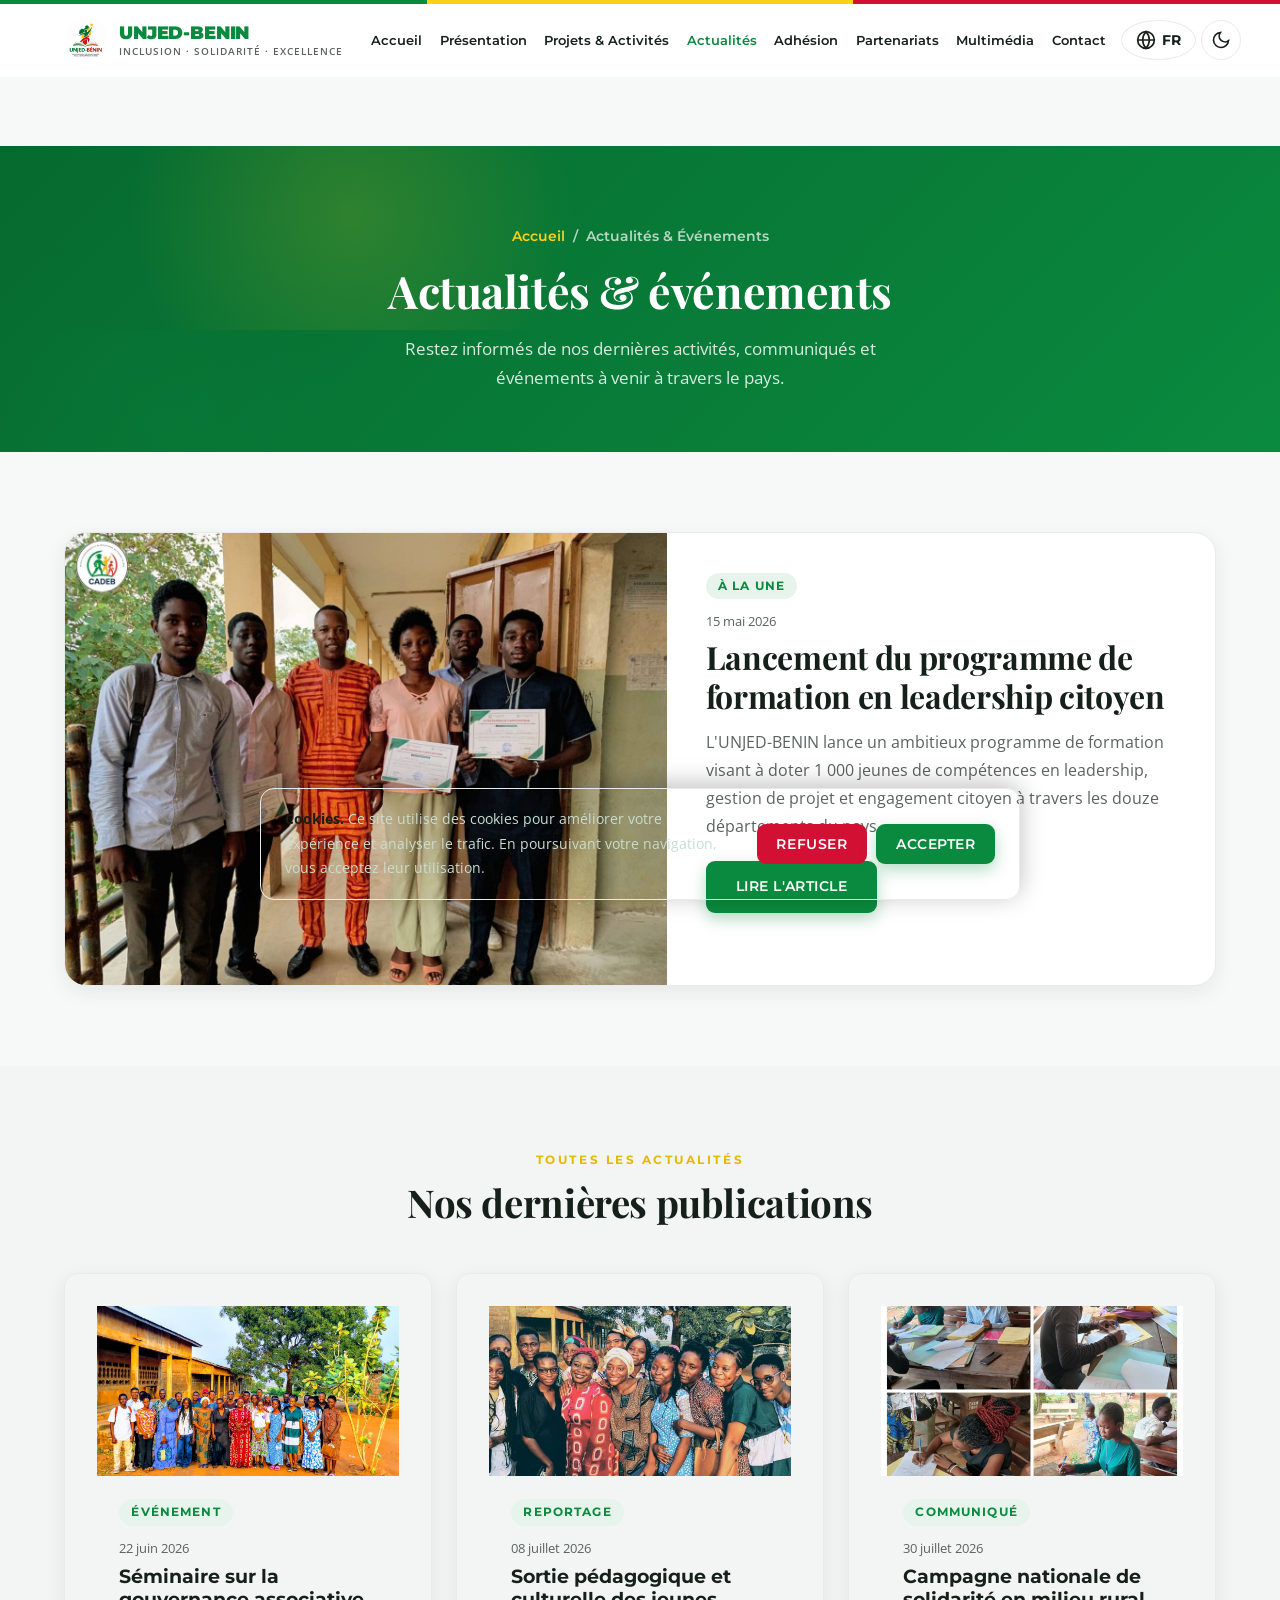
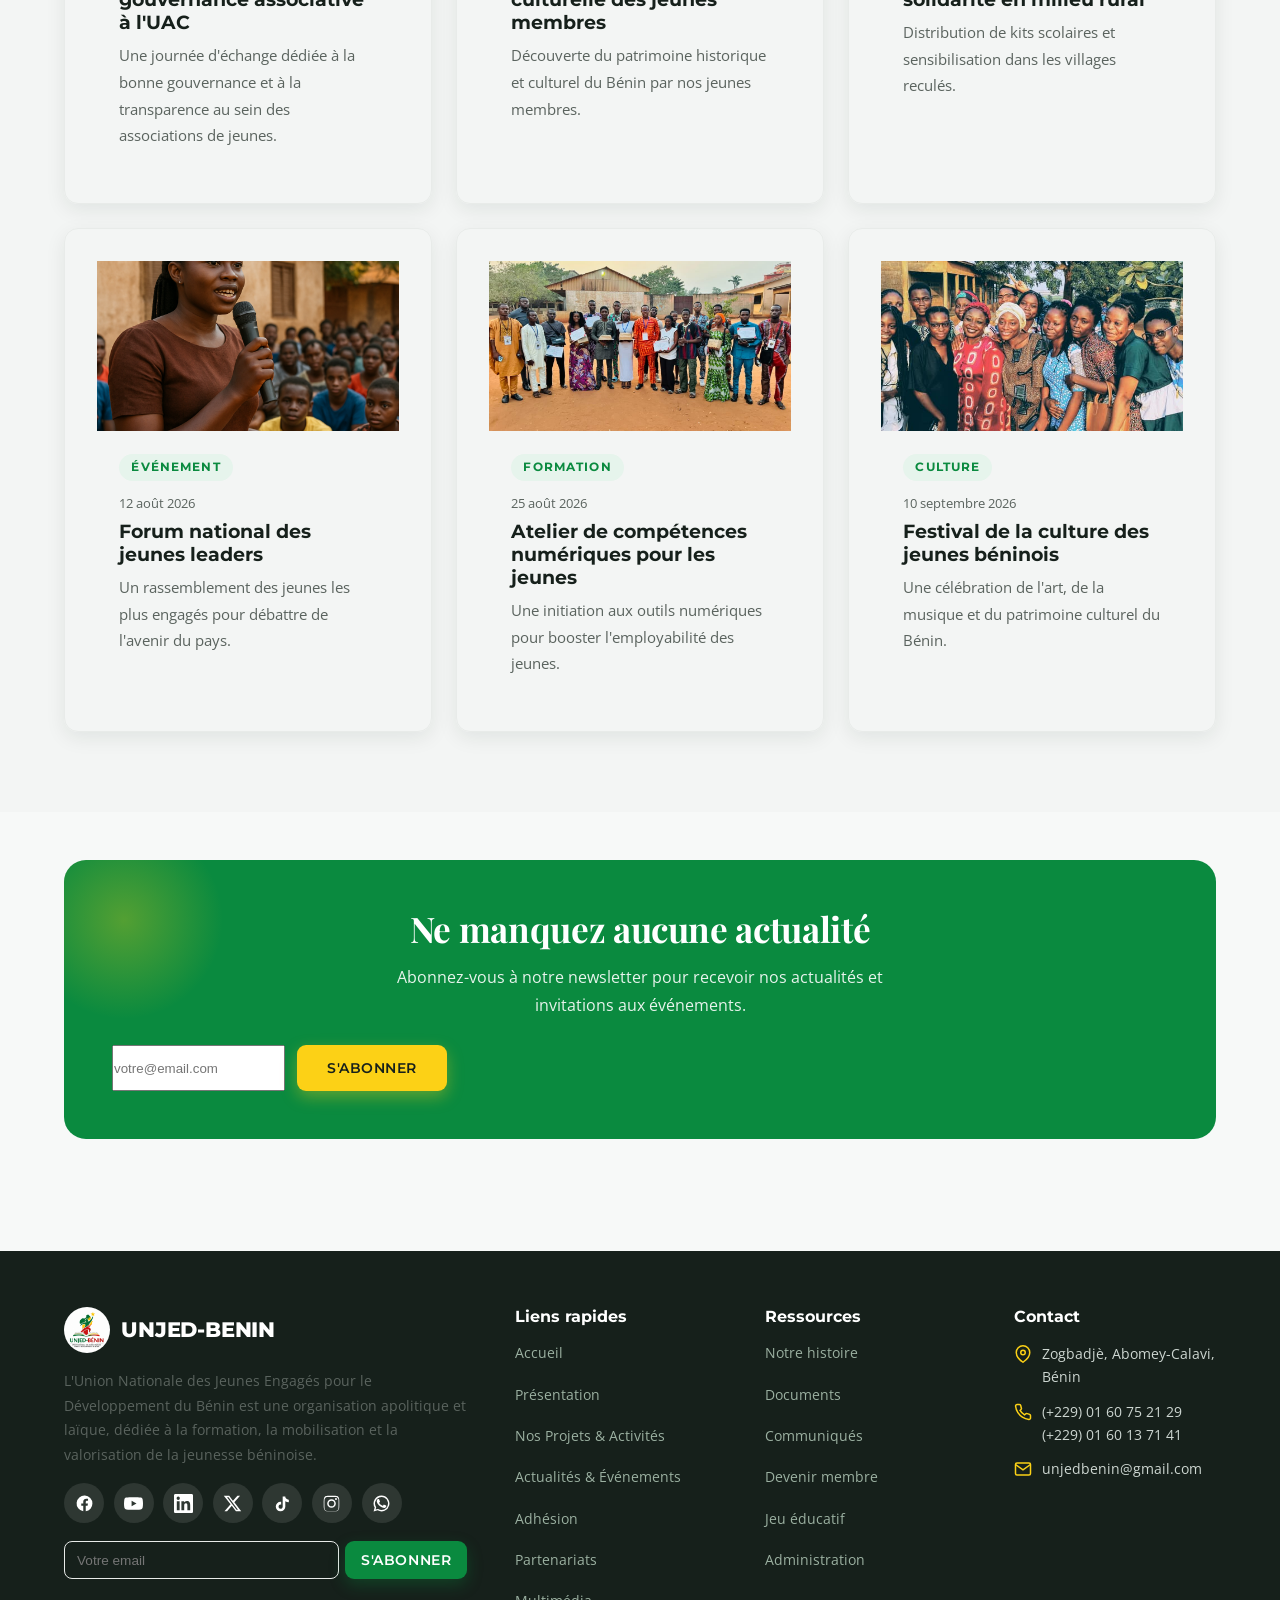
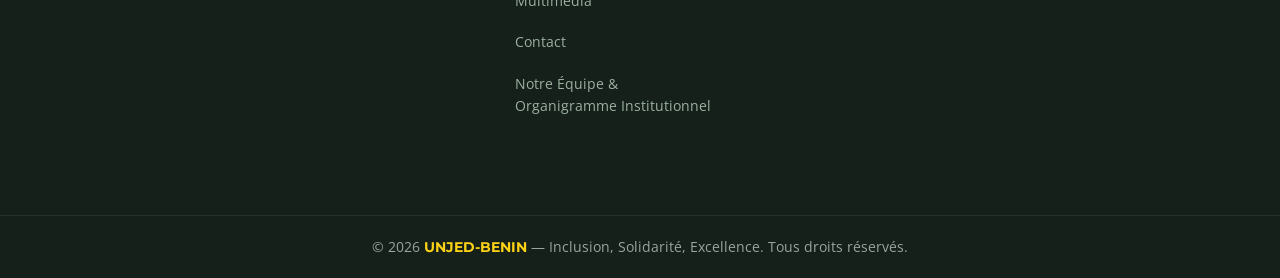
==== commit dfde1ba2: "Update actualites.html" ====
--- a/actualites.html
+++ b/actualites.html
@@ -44,7 +44,7 @@
           <span class="eyebrow" data-en="All news">Toutes les actualités</span>
           <h2 data-en="Our latest publications">Nos dernières publications</h2>
         </div>
-        <div class="grid grid-3">
+       <div id="news-grid" class="grid grid-3">
           <article class="card news-card reveal">
             <div class="news-img"><img src="public/images/assemblee-real-1.jpg" alt="Séminaire de gouvernance associative" /></div>
             <div class="news-body">
@@ -124,6 +124,46 @@
   </main>
 
   <div data-footer></div>
+
+  <script>
+(function () {
+  var API_BASE = "https://unjedbenin.onrender.com";
+  var grid = document.getElementById("news-grid");
+
+  fetch(API_BASE + "/api/posts?visibility=public")
+    .then(function (res) { return res.json(); })
+    .then(function (posts) {
+      var annonces = posts.filter(function (p) {
+        return p.post_type === "announcement" || p.post_type === "document";
+      });
+
+      if (!annonces.length) return;
+
+      // Remplace les faux articles par vos vraies publications
+      grid.innerHTML = "";
+      annonces.forEach(function (p) {
+        var art = document.createElement("article");
+        art.className = "card news-card";
+        var fileLink = p.file_url 
+          ? '<p style="margin-top:10px;"><a href="' + API_BASE + p.file_url + '" class="btn btn-outline" target="_blank" rel="noopener">Télécharger le document</a></p>' 
+          : '';
+        art.innerHTML =
+          '<div class="card-body">' +
+            '<span class="news-tag">' + (p.post_type === "document" ? "Décision / Document" : "Annonce") + '</span>' +
+            '<span class="news-date">' + (p.created_at || "") + '</span>' +
+            '<h3 style="margin-top:8px;">' + p.title + '</h3>' +
+            '<p>' + (p.body || "") + '</p>' +
+            fileLink +
+          '</div>';
+        grid.appendChild(art);
+      });
+    })
+    .catch(function (err) {
+      console.error("Erreur chargement actualités:", err);
+    });
+})();
+</script>
+
   <script src="components.js"></script>
   <script src="script.js"></script>
 </body>
--- a/styles.css
+++ b/styles.css
@@ -78,12 +78,14 @@
 
 body {
   font-family: var(--font-body);
-  background: var(--bg);
   color: var(--text);
+  background-color: var(--bg);
   line-height: 1.6;
-  -webkit-font-smoothing: antialiased;
-  transition: background 0.3s ease, color 0.3s ease;
-}
+  margin: 0;
+  padding-top: 76px; /* Empêche le haut de page d'être masqué par la barre fixe */
+  overflow-x: hidden;
+}
+
 
 img { max-width: 100%; display: block; }
 a { color: inherit; text-decoration: none; }
@@ -190,13 +192,19 @@
    HEADER
    ======================================== */
 .site-header {
-  position: sticky;
+  position: fixed;
   top: 0;
-  z-index: 100;
+  left: 0;
+  right: 0;
+  width: 100%;
+  z-index: 1000;
   background: var(--header-bg);
   backdrop-filter: blur(12px);
+  -webkit-backdrop-filter: blur(12px);
   border-bottom: 1px solid var(--border);
-}
+  transition: border-color 0.3s var(--ease), box-shadow 0.3s var(--ease);
+}
+
 /* Bande tricolore */
 .flag-strip { height: 4px; display: flex; }
 .flag-strip span { flex: 1; }
